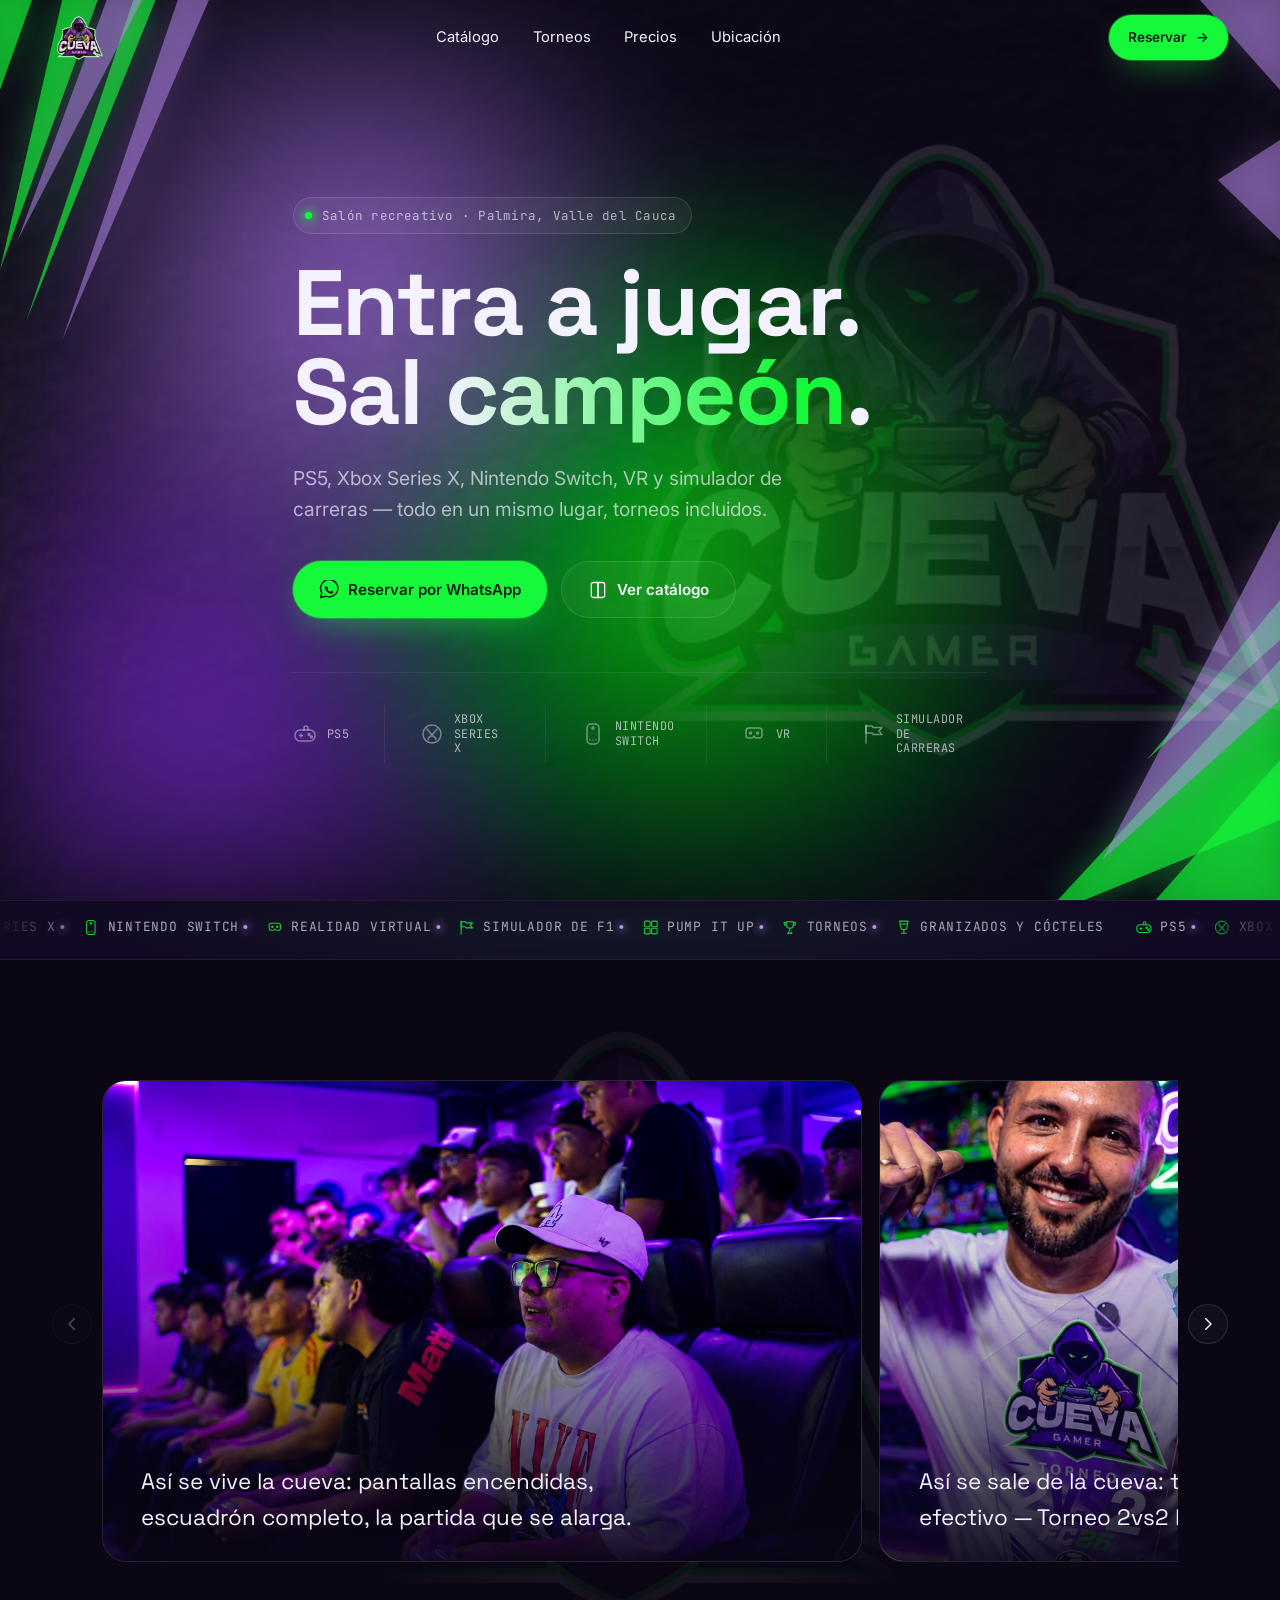
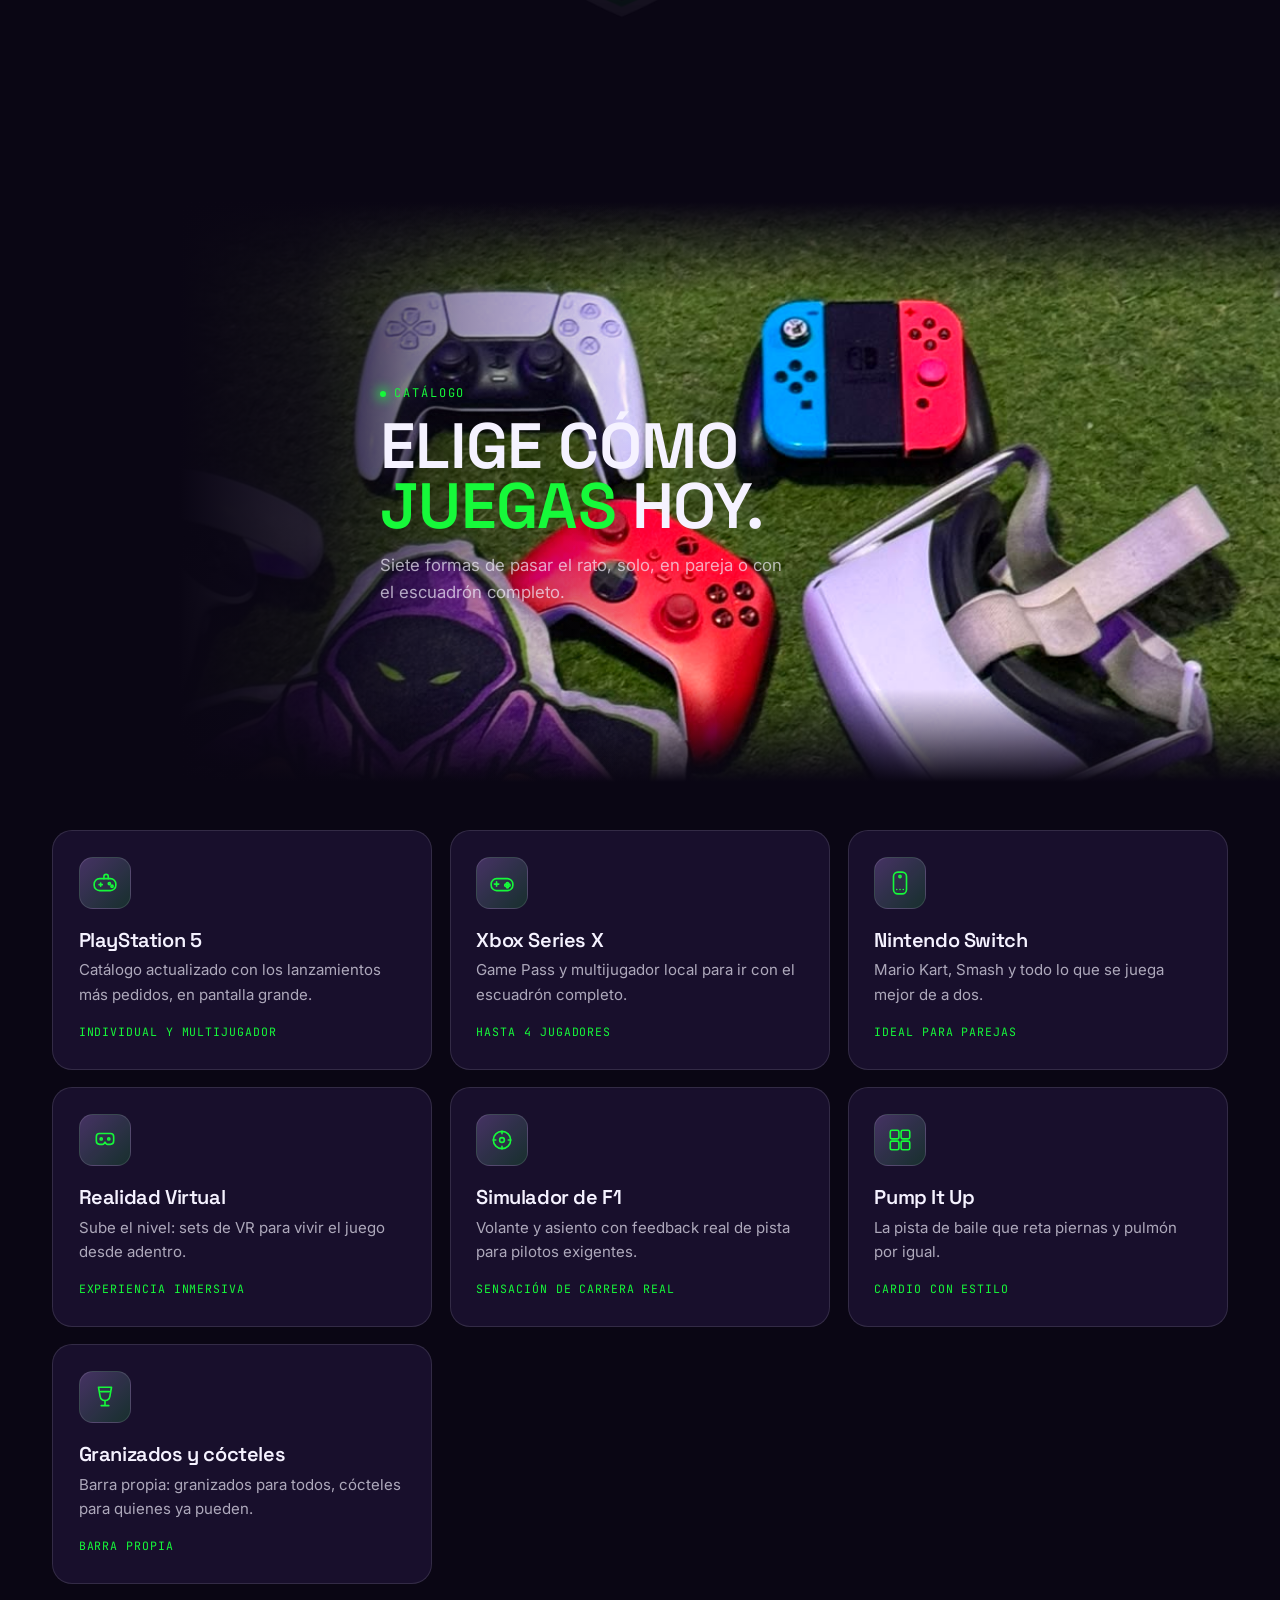
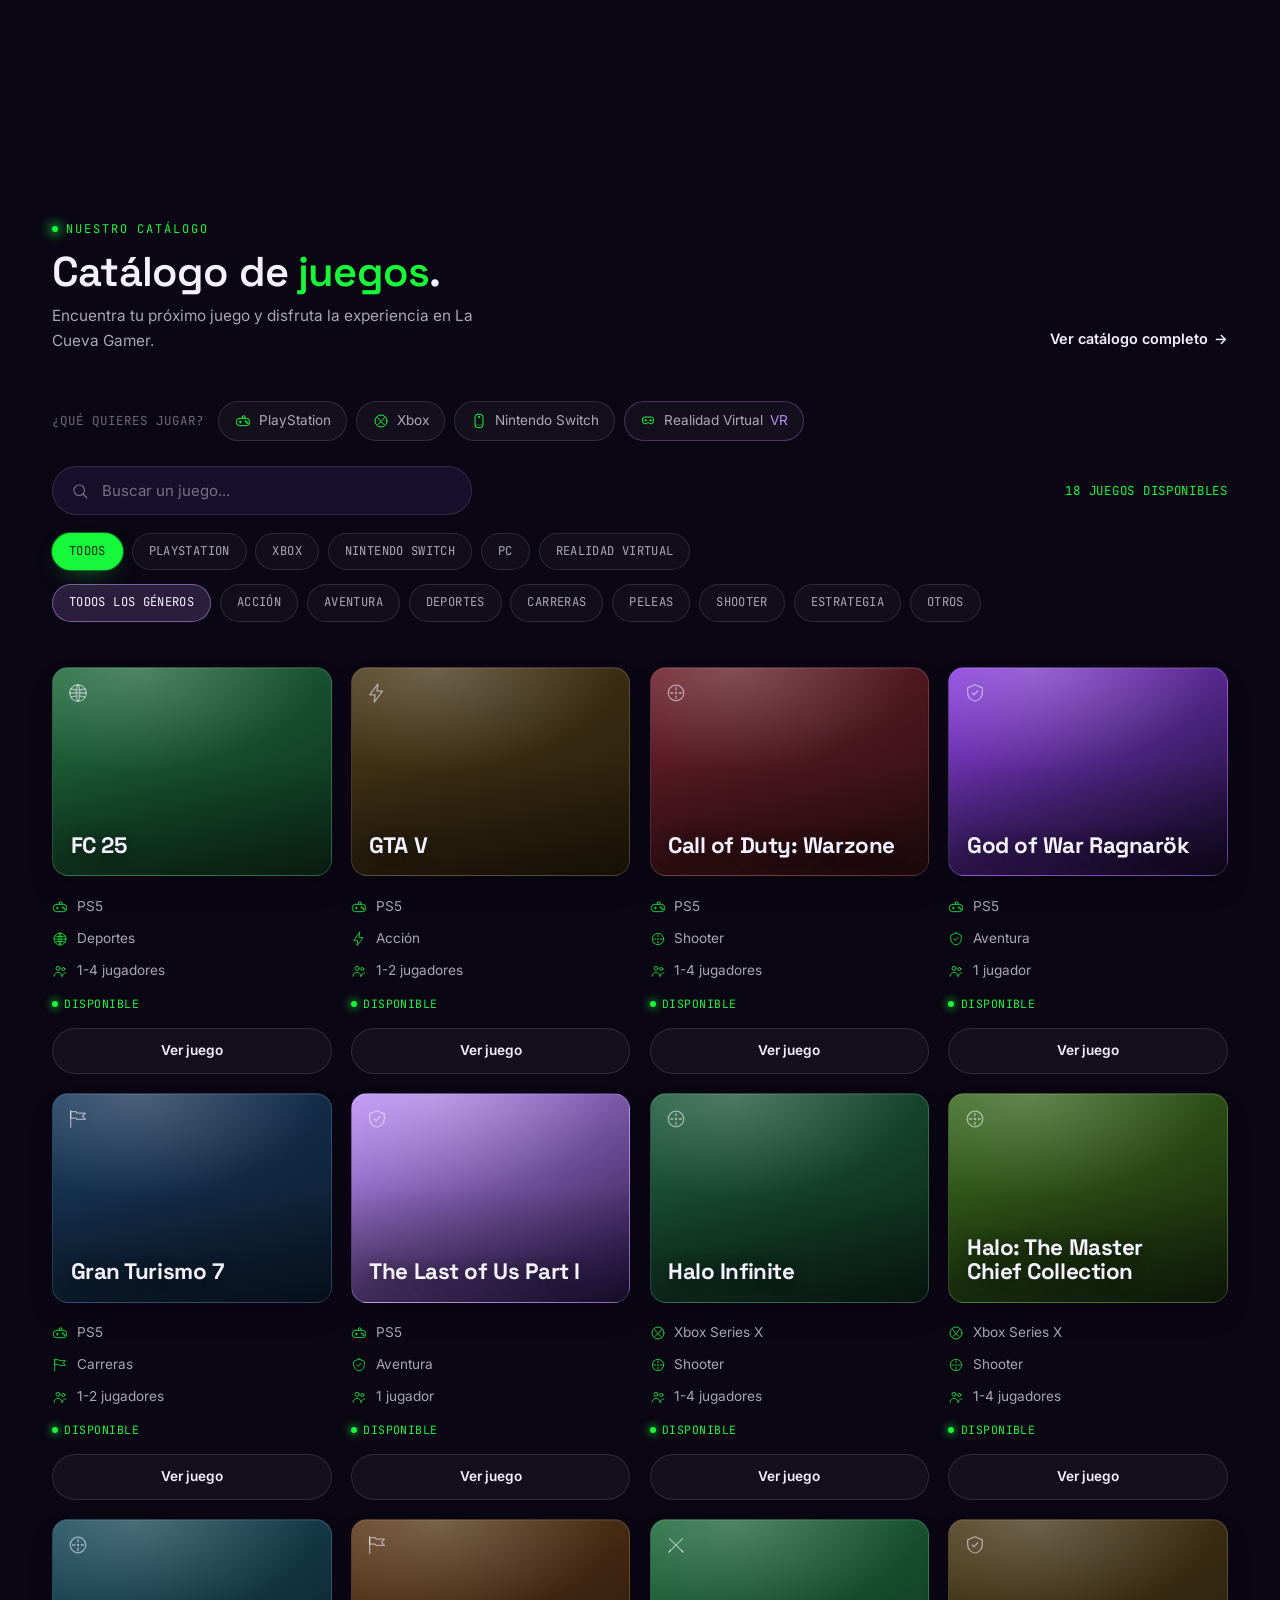
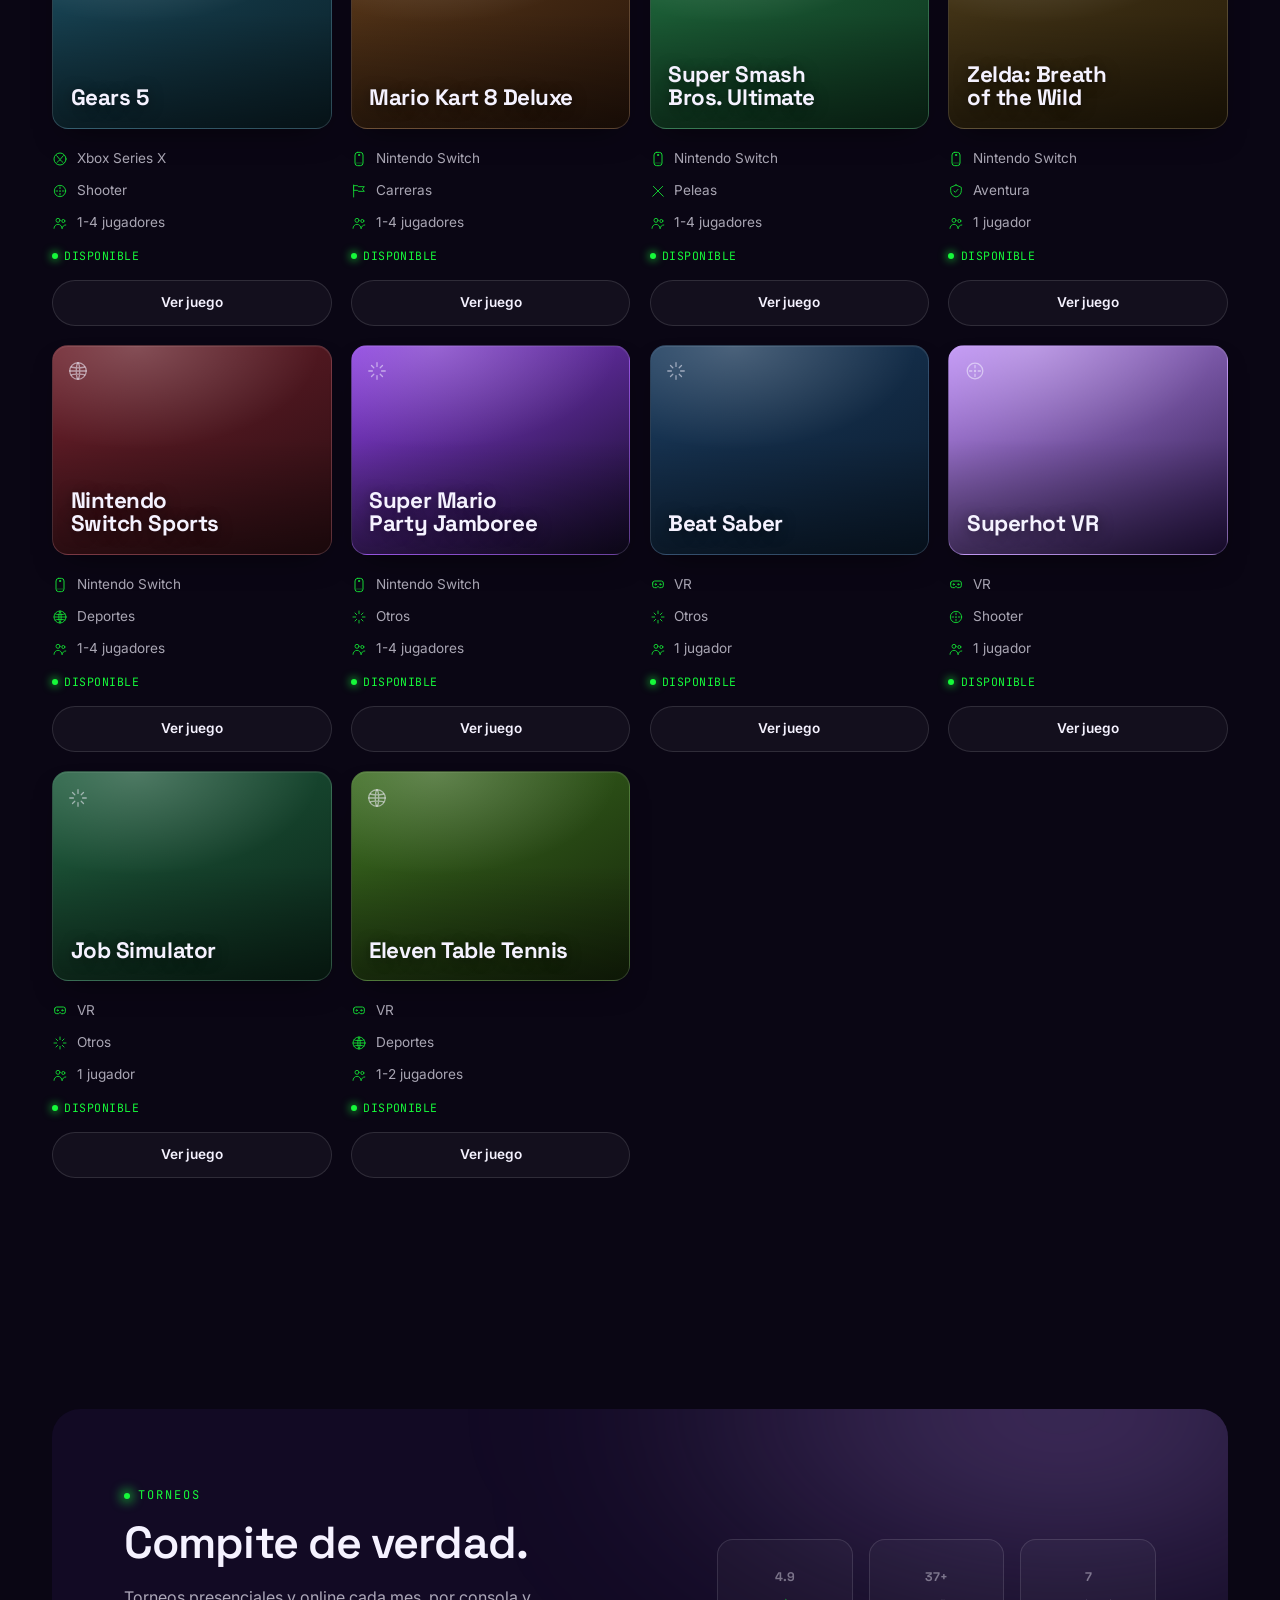
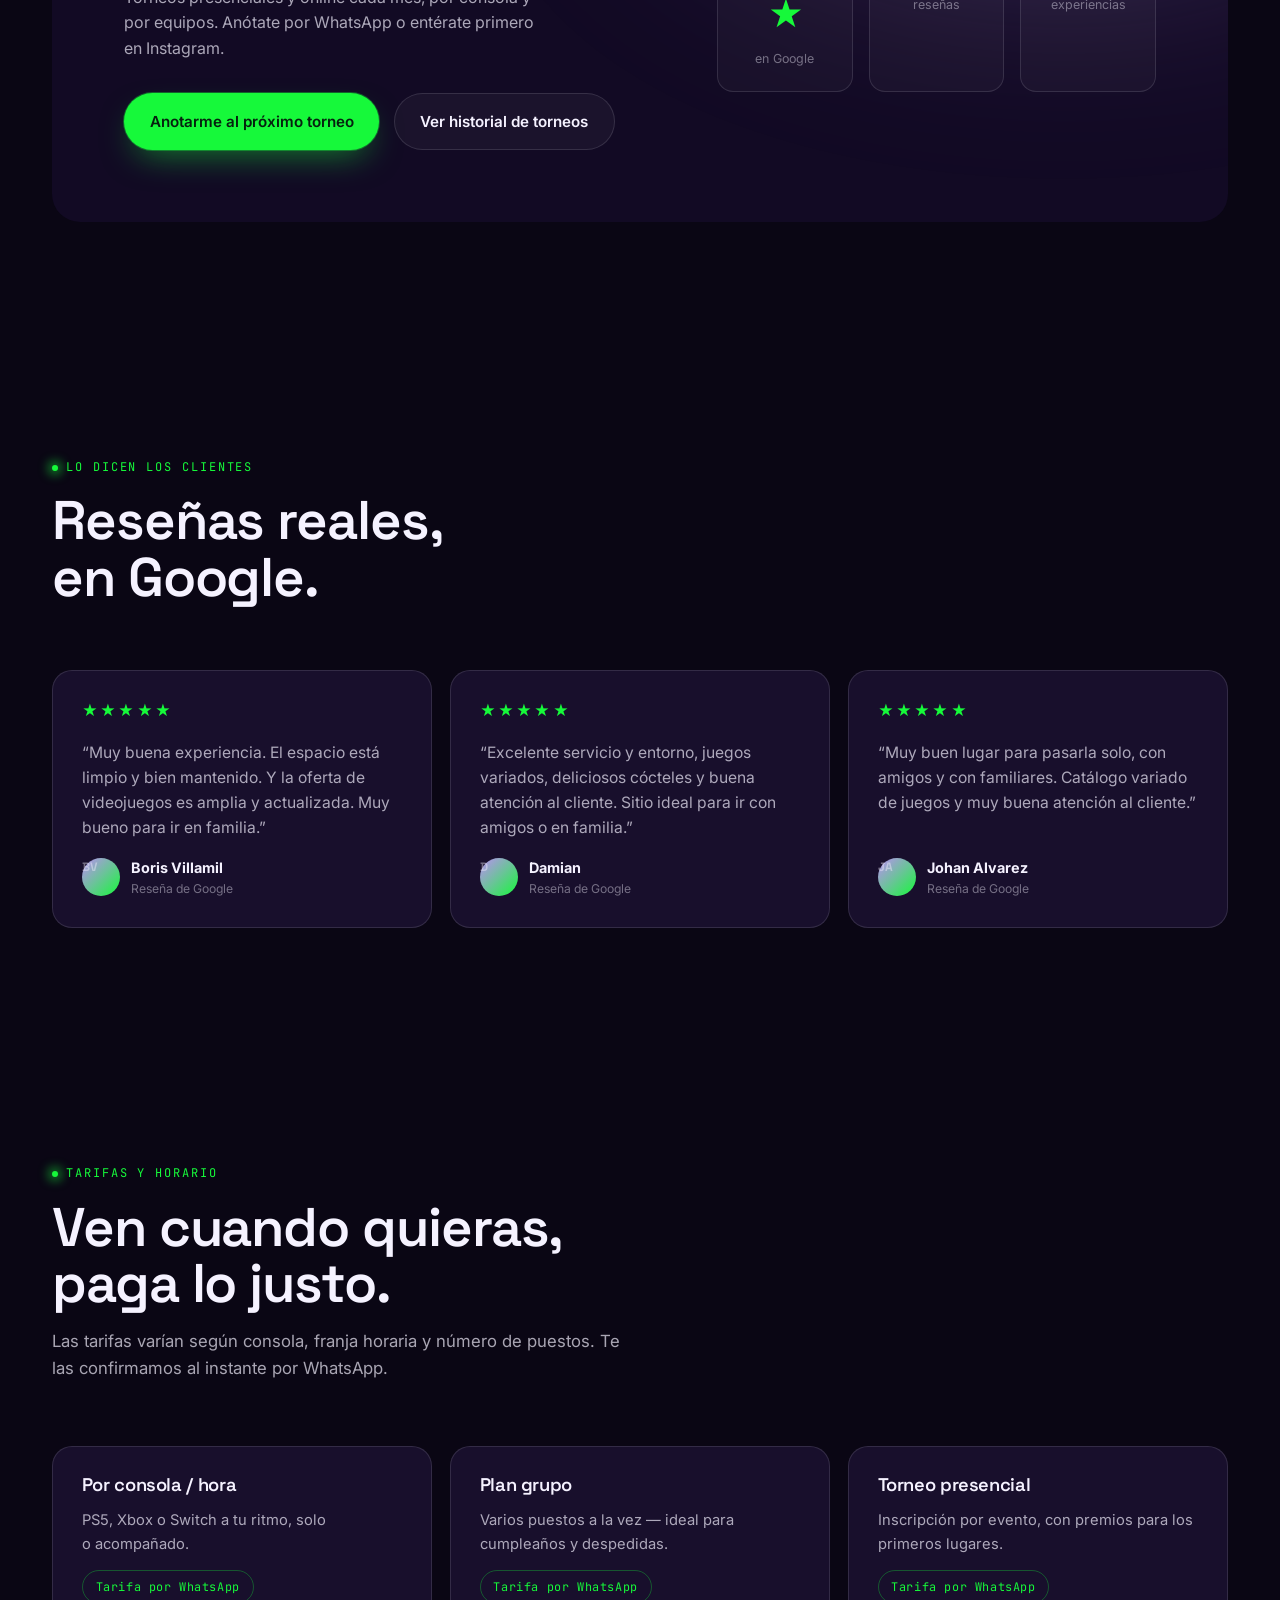
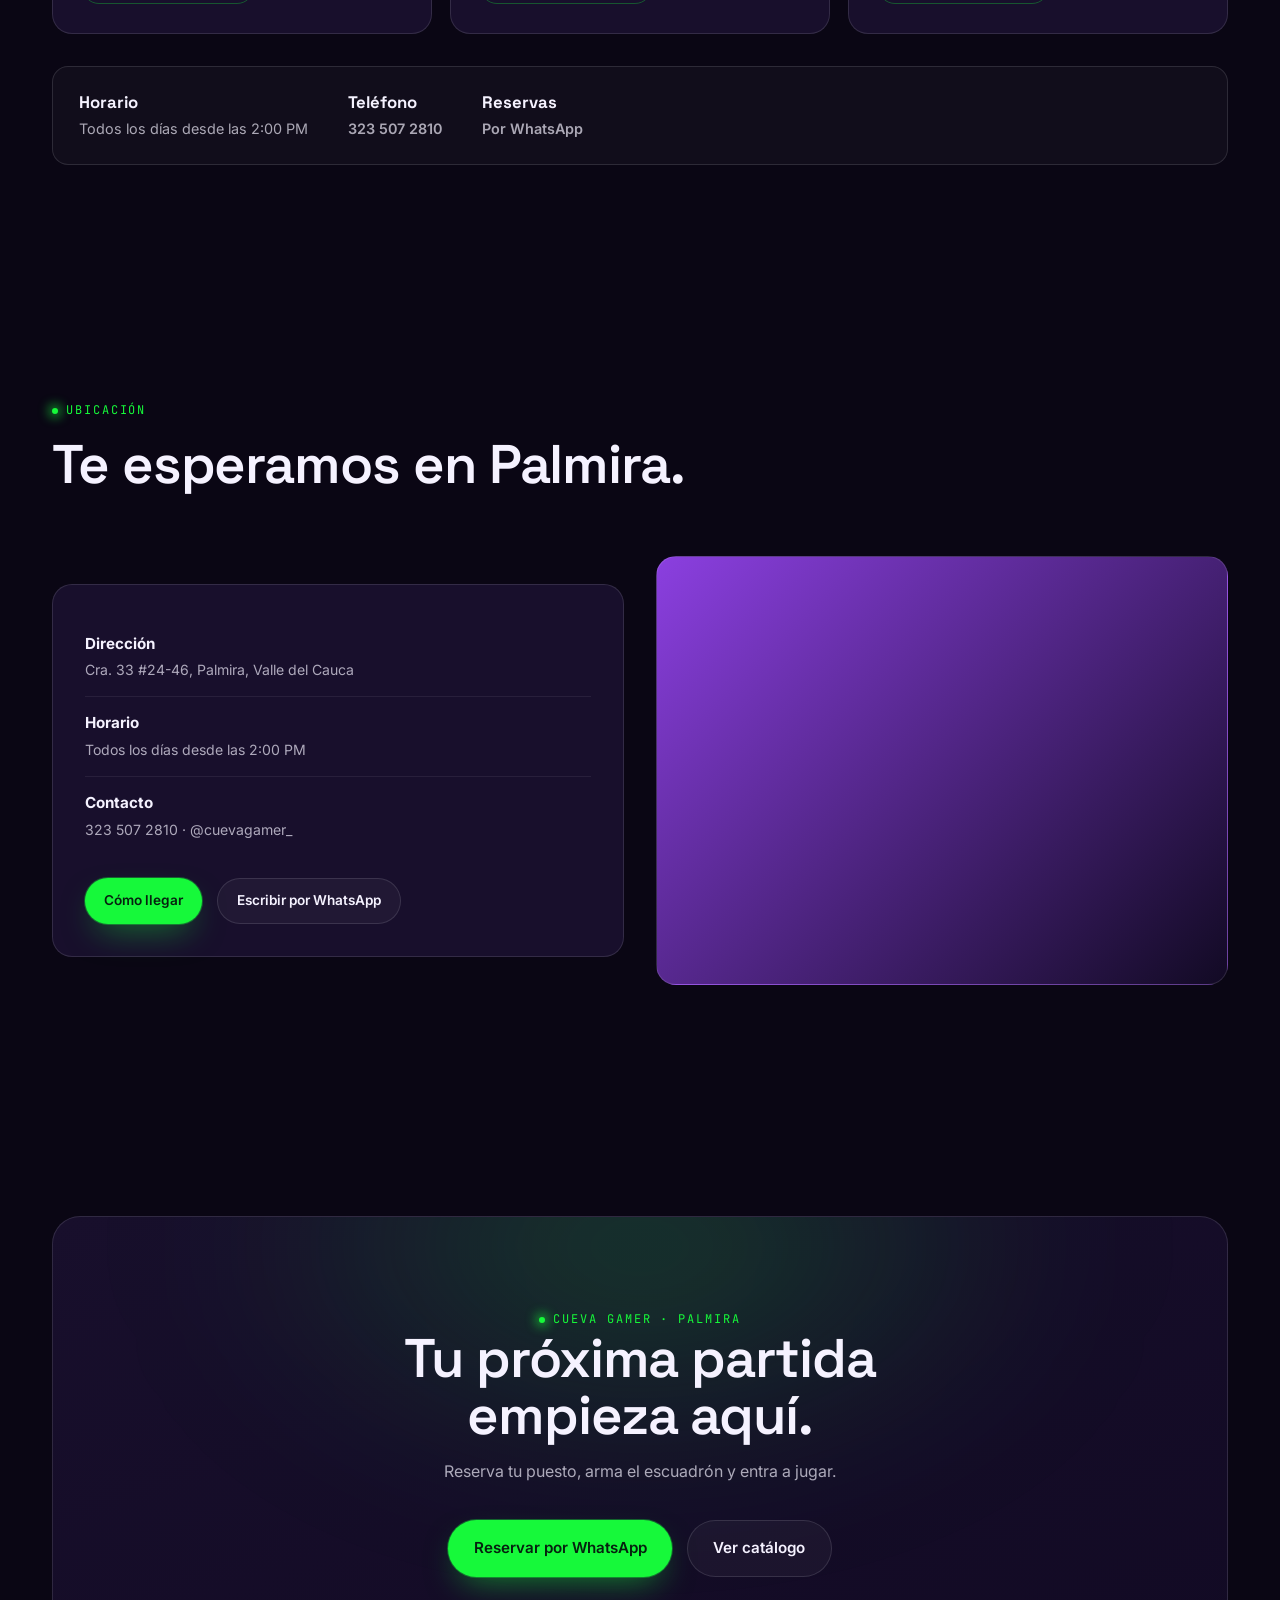
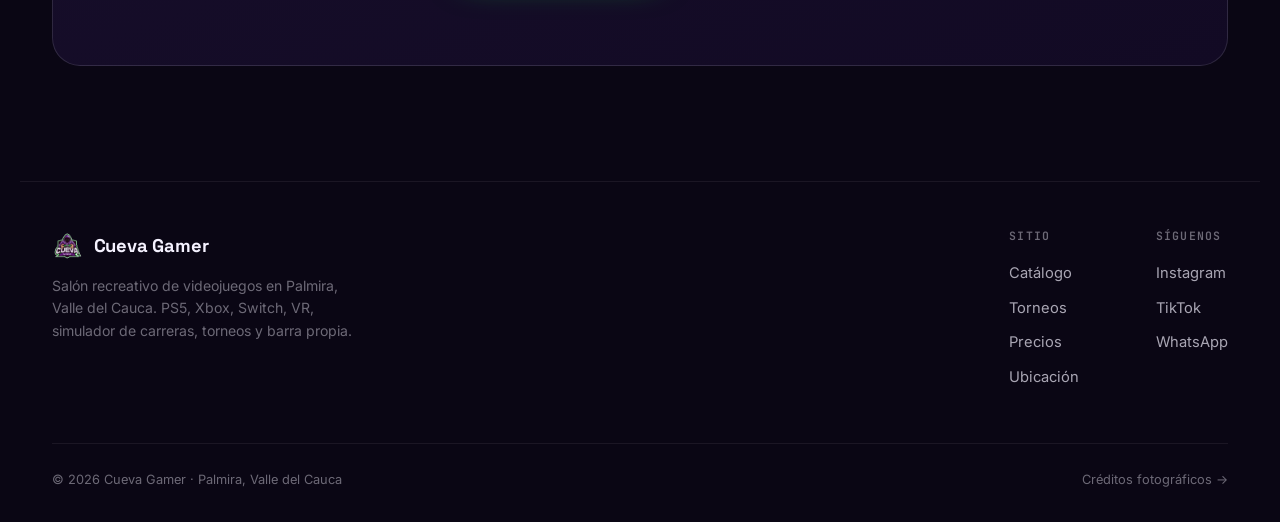
==== index.html @ 51ea3ffc "Initial commit: Cueva Gamer premium website Static HTML/CSS/JS site for the Cueva Gamer gaming loung" ====
<!doctype html>
<html lang="es">
<head>
  <meta charset="utf-8" />
  <meta name="viewport" content="width=device-width, initial-scale=1" />
  <title>Cueva Gamer · Salón recreativo de videojuegos en Palmira</title>
  <meta name="description" content="PS5, Xbox Series X, Nintendo Switch, VR y simulador de carreras en un mismo lugar. Torneos, granizados y cócteles en Palmira, Valle del Cauca." />
  <meta name="theme-color" content="#0a0614" />

  <link rel="icon" href="data:image/svg+xml,%3Csvg xmlns='http://www.w3.org/2000/svg' viewBox='0 0 64 64'%3E%3Crect width='64' height='64' rx='16' fill='%23180f2c'/%3E%3Ccircle cx='32' cy='32' r='13' fill='%2316f93a'/%3E%3C/svg%3E" />

  <link rel="preconnect" href="https://fonts.googleapis.com" />
  <link rel="preconnect" href="https://fonts.gstatic.com" crossorigin />
  <link rel="stylesheet" href="https://fonts.googleapis.com/css2?family=Space+Grotesk:wght@500;600;700&family=Inter:wght@400;500;600;700&family=JetBrains+Mono:wght@400;500&display=swap" />

  <link rel="preload" as="image" href="assets/img/venue-crowd.jpg" fetchpriority="high" />
  <link rel="preload" as="image" href="assets/img/logo.png" fetchpriority="high" />
  <link rel="stylesheet" href="styles.css?v=20260908" />
</head>
<body>
  <a class="skip-link" href="#main">Saltar al contenido</a>

  <div class="splash" data-splash aria-hidden="true">
    <span class="splash-mark"><span class="dot"></span>Cueva Gamer</span>
  </div>

  <header class="nav" data-nav>
    <div class="container nav-inner">
      <a class="nav-logo" href="#main">
        <img class="nav-logo-mark" src="assets/img/logo.png" alt="Cueva Gamer" width="56" height="56" fetchpriority="high" />
      </a>
      <nav class="nav-links" aria-label="Secciones">
        <a class="nav-link" href="#juegos">Catálogo</a>
        <a class="nav-link" href="torneos.html">Torneos</a>
        <a class="nav-link" href="#precios">Precios</a>
        <a class="nav-link" href="#ubicacion">Ubicación</a>
      </nav>
      <div class="nav-actions">
        <a class="btn btn-primary btn-sm" data-contact="whatsapp" href="#" target="_blank" rel="noopener">Reservar <span aria-hidden="true">→</span></a>
        <button class="nav-burger" data-nav-burger aria-label="Abrir menú" aria-haspopup="true" aria-expanded="false" aria-controls="nav-mobile">
          <span></span>
        </button>
      </div>
    </div>
  </header>

  <div class="nav-mobile" id="nav-mobile" data-nav-mobile data-open="false" aria-hidden="true">
    <a href="#juegos">Catálogo</a>
    <a href="torneos.html">Torneos</a>
    <a href="#precios">Precios</a>
    <a href="#ubicacion">Ubicación</a>
    <a href="#" data-contact="whatsapp" target="_blank" rel="noopener">Reservar por WhatsApp</a>
  </div>

  <main id="main">
    <section class="hero">
      <div class="hero-gradient" aria-hidden="true"></div>
      <div class="hero-streaks" aria-hidden="true">
        <svg viewBox="0 0 1440 900" preserveAspectRatio="none">
          <g class="streak streak-green">
            <polygon points="0,0 36,0 0,90" />
            <polygon points="70,0 110,0 0,270" />
            <polygon points="150,0 175,0 30,320" />
            <polygon points="1440,760 1440,900 1300,900" />
            <polygon points="1440,660 1440,820 1220,900 1190,900" />
            <polygon points="1440,600 1440,640 1290,760" />
          </g>
          <g class="streak streak-purple">
            <polygon points="120,0 160,0 20,240" />
            <polygon points="200,0 235,0 70,340" />
            <polygon points="1440,520 1440,700 1240,860" />
            <polygon points="1440,0 1440,90 1350,0" />
            <polygon points="1440,140 1440,240 1370,180" />
          </g>
        </svg>
      </div>
      <div class="hero-logo-ghost" aria-hidden="true">
        <img src="assets/img/logo.png" alt="" />
      </div>
      <div class="hero-grain" aria-hidden="true"></div>
      <div class="container hero-inner">
        <span class="hero-meta"><span class="dot"></span>Salón recreativo · Palmira, Valle del Cauca</span>
        <h1 class="hero-title">Entra a jugar.<br />Sal <em>campeón</em>.</h1>
        <p class="hero-sub">PS5, Xbox Series X, Nintendo Switch, VR y simulador de carreras — todo en un mismo lugar, torneos incluidos.</p>
        <div class="hero-actions">
          <a class="btn btn-primary" data-contact="whatsapp" href="#" target="_blank" rel="noopener">
            <svg viewBox="0 0 24 24" fill="none" stroke="currentColor" stroke-width="1.8" stroke-linecap="round" stroke-linejoin="round"><path d="M20.5 3.5a10.4 10.4 0 0 0-17.2 11.6L2 21l6.1-1.6A10.4 10.4 0 0 0 20.5 3.5Z"/><path d="M8.3 8.4c.2-.5.5-.5.8-.5h.6c.2 0 .4 0 .6.4.2.5.7 1.7.7 1.8.1.2.1.3 0 .5-.1.2-.2.3-.3.5-.2.2-.3.3-.1.6.7 1.1 1.5 1.9 2.6 2.4.2.1.4.1.5-.1.2-.2.6-.7.8-.9.2-.2.3-.2.5-.1.2.1 1.5.7 1.7.8.2.1.4.2.4.3.1.2.1.9-.2 1.4-.3.5-1.4 1.1-2 1.1-.5 0-1.2 0-3.5-1.2-2.3-1.3-3.7-3.7-3.8-3.9-.1-.2-.9-1.3-.9-2.4 0-1.2.6-1.8.8-2Z" fill="currentColor" stroke="none"/></svg>
            Reservar por WhatsApp
          </a>
          <a class="btn btn-ghost" href="#juegos">
            <svg viewBox="0 0 24 24" fill="none" stroke="currentColor" stroke-width="1.6" stroke-linecap="round" stroke-linejoin="round"><path d="M4 5.5A2.5 2.5 0 0 1 6.5 3H12v18H6.5A2.5 2.5 0 0 1 4 18.5v-13Z"/><path d="M20 5.5A2.5 2.5 0 0 0 17.5 3H12v18h5.5a2.5 2.5 0 0 0 2.5-2.5v-13Z"/></svg>
            Ver catálogo
          </a>
        </div>
        <div class="hero-platforms">
          <div class="hero-platform">
            <svg viewBox="0 0 24 24" fill="none" stroke="currentColor" stroke-width="1.5" stroke-linecap="round" stroke-linejoin="round"><rect x="2" y="8" width="20" height="11" rx="5"/><path d="M8 12v3M6.5 13.5h3"/><circle cx="16" cy="12.5" r="1"/><circle cx="18.5" cy="15" r="1"/><path d="M11 8V6a2 2 0 0 1 2-2h0a2 2 0 0 1 2 2v2"/></svg>
            <span>PS5</span>
          </div>
          <div class="hero-platform">
            <svg viewBox="0 0 24 24" fill="none" stroke="currentColor" stroke-width="1.5" stroke-linecap="round" stroke-linejoin="round"><circle cx="12" cy="12" r="9"/><path d="M7 7l5 6 5-6M8 17c1.2-2 2.4-3.2 4-3.2s2.8 1.2 4 3.2"/></svg>
            <span>Xbox Series X</span>
          </div>
          <div class="hero-platform">
            <svg viewBox="0 0 24 24" fill="none" stroke="currentColor" stroke-width="1.5" stroke-linecap="round" stroke-linejoin="round"><rect x="6" y="2" width="12" height="20" rx="4"/><circle cx="12" cy="6" r="1"/><path d="M9 18h.01M12 18h.01M15 18h.01"/></svg>
            <span>Nintendo Switch</span>
          </div>
          <div class="hero-platform">
            <svg viewBox="0 0 24 24" fill="none" stroke="currentColor" stroke-width="1.5" stroke-linecap="round" stroke-linejoin="round"><path d="M4 9a3 3 0 0 1 3-3h10a3 3 0 0 1 3 3v4a3 3 0 0 1-3 3h-2.5a2 2 0 0 1-1.6-.8L12 14l-.9 1.2a2 2 0 0 1-1.6.8H7a3 3 0 0 1-3-3V9Z"/><circle cx="8.5" cy="11" r="1"/><circle cx="15.5" cy="11" r="1"/></svg>
            <span>VR</span>
          </div>
          <div class="hero-platform">
            <svg viewBox="0 0 24 24" fill="none" stroke="currentColor" stroke-width="1.5" stroke-linecap="round" stroke-linejoin="round"><path d="M4 3v18"/><path d="M4 4h6l1 1.5H20L17 9l3 3.5H11L10 11H4Z"/></svg>
            <span>Simulador de carreras</span>
          </div>
        </div>
      </div>
    </section>

    <div class="marquee-wrap">
      <div class="marquee">
        <div class="marquee-track" data-marquee>
          <span class="marquee-item">
            <svg viewBox="0 0 24 24" fill="none" stroke="currentColor" stroke-width="1.5" stroke-linecap="round" stroke-linejoin="round"><rect x="2" y="8" width="20" height="11" rx="5"/><path d="M8 12v3M6.5 13.5h3"/><circle cx="16" cy="12.5" r="1"/><circle cx="18.5" cy="15" r="1"/><path d="M11 8V6a2 2 0 0 1 2-2h0a2 2 0 0 1 2 2v2"/></svg>
            <em>PS5</em>
          </span>
          <span class="marquee-item">
            <svg viewBox="0 0 24 24" fill="none" stroke="currentColor" stroke-width="1.5" stroke-linecap="round" stroke-linejoin="round"><circle cx="12" cy="12" r="9"/><path d="M7 7l5 6 5-6M8 17c1.2-2 2.4-3.2 4-3.2s2.8 1.2 4 3.2"/></svg>
            <em>Xbox Series X</em>
          </span>
          <span class="marquee-item">
            <svg viewBox="0 0 24 24" fill="none" stroke="currentColor" stroke-width="1.5" stroke-linecap="round" stroke-linejoin="round"><rect x="6" y="2" width="12" height="20" rx="4"/><circle cx="12" cy="6" r="1"/><path d="M9 18h.01M12 18h.01M15 18h.01"/></svg>
            <em>Nintendo Switch</em>
          </span>
          <span class="marquee-item">
            <svg viewBox="0 0 24 24" fill="none" stroke="currentColor" stroke-width="1.5" stroke-linecap="round" stroke-linejoin="round"><path d="M4 9a3 3 0 0 1 3-3h10a3 3 0 0 1 3 3v4a3 3 0 0 1-3 3h-2.5a2 2 0 0 1-1.6-.8L12 14l-.9 1.2a2 2 0 0 1-1.6.8H7a3 3 0 0 1-3-3V9Z"/><circle cx="8.5" cy="11" r="1"/><circle cx="15.5" cy="11" r="1"/></svg>
            <em>Realidad Virtual</em>
          </span>
          <span class="marquee-item">
            <svg viewBox="0 0 24 24" fill="none" stroke="currentColor" stroke-width="1.5" stroke-linecap="round" stroke-linejoin="round"><path d="M4 3v18"/><path d="M4 4h6l1 1.5H20L17 9l3 3.5H11L10 11H4Z"/></svg>
            <em>Simulador de F1</em>
          </span>
          <span class="marquee-item">
            <svg viewBox="0 0 24 24" fill="none" stroke="currentColor" stroke-width="1.5" stroke-linecap="round" stroke-linejoin="round"><rect x="3" y="3" width="8" height="8" rx="1.5"/><rect x="13" y="3" width="8" height="8" rx="1.5"/><rect x="3" y="13" width="8" height="8" rx="1.5"/><rect x="13" y="13" width="8" height="8" rx="1.5"/></svg>
            <em>Pump It Up</em>
          </span>
          <span class="marquee-item">
            <svg viewBox="0 0 24 24" fill="none" stroke="currentColor" stroke-width="1.5" stroke-linecap="round" stroke-linejoin="round"><path d="M7 4h10v4a5 5 0 0 1-5 5v0a5 5 0 0 1-5-5V4Z"/><path d="M7 5H4v1a3 3 0 0 0 3 3M17 5h3v1a3 3 0 0 1-3 3"/><path d="M12 13v3.5M9 20.5h6M10 20.5v-2.6M14 20.5v-2.6"/></svg>
            <em>Torneos</em>
          </span>
          <span class="marquee-item">
            <svg viewBox="0 0 24 24" fill="none" stroke="currentColor" stroke-width="1.5" stroke-linecap="round" stroke-linejoin="round"><path d="M6 3h12l-1.5 8.5a4.5 4.5 0 0 1-4.5 3.7v0a4.5 4.5 0 0 1-4.5-3.7L6 3Z"/><path d="M12 15.2V20M8.5 20h7"/><path d="M8 7h8"/></svg>
            <em>Granizados y cócteles</em>
          </span>
        </div>
      </div>
    </div>

    <section class="section container ambient-section">
      <div class="ambient-logo-ghost" aria-hidden="true">
        <img src="assets/img/logo.png" alt="" />
      </div>
      <div class="ambient-carousel games-carousel" data-reveal>
        <button class="carousel-arrow carousel-arrow--prev" data-carousel-prev aria-label="Imagen anterior">
          <svg viewBox="0 0 24 24" fill="none" stroke="currentColor" stroke-width="2" stroke-linecap="round" stroke-linejoin="round"><path d="M15 5l-7 7 7 7"/></svg>
        </button>
        <div class="ambient-track" data-carousel-track>
          <figure class="ambient-slide ambient-slide--captioned">
            <img src="assets/img/venue-crowd.jpg" alt="Grupo de clientes jugando torneo en Cueva Gamer, ambiente con luces neón moradas" loading="lazy" decoding="async" />
            <figcaption class="ambient-caption">Así se vive la cueva: pantallas encendidas, escuadrón completo, la partida que se alarga.</figcaption>
          </figure>
          <figure class="ambient-slide ambient-slide--captioned">
            <img src="assets/img/torneo-fc26-1.jpg" alt="Dupla campeona del torneo 2vs2 de FC26 en Cueva Gamer, primer puesto" loading="lazy" decoding="async" />
            <figcaption class="ambient-caption">Así se sale de la cueva: trofeo en mano y premio en efectivo — Torneo 2vs2 FC26.</figcaption>
          </figure>
          <figure class="ambient-slide ambient-slide--captioned">
            <img src="assets/img/torneo-fc26-2.jpg" alt="Segunda dupla campeona del torneo 2vs2 de FC26 en Cueva Gamer, primer puesto" loading="lazy" decoding="async" />
            <figcaption class="ambient-caption">Otra dupla campeona celebrando su Torneo 2vs2 FC26.</figcaption>
          </figure>
        </div>
        <button class="carousel-arrow carousel-arrow--next" data-carousel-next aria-label="Siguiente imagen">
          <svg viewBox="0 0 24 24" fill="none" stroke="currentColor" stroke-width="2" stroke-linecap="round" stroke-linejoin="round"><path d="M9 5l7 7-7 7"/></svg>
        </button>
      </div>
    </section>

    <section class="section" id="catalogo">
      <div class="consoles-banner" data-reveal>
        <img class="consoles-banner-img" src="assets/img/venue-consolas.jpg" alt="Controles y consolas disponibles en Cueva Gamer: PS5, Nintendo Switch, Xbox y realidad virtual" loading="lazy" decoding="async" />
        <div class="consoles-banner-fade" aria-hidden="true"></div>
        <div class="container">
          <div class="consoles-banner-content">
            <span class="eyebrow">Catálogo</span>
            <h2>Elige cómo <em>juegas</em> hoy.</h2>
            <p>Siete formas de pasar el rato, solo, en pareja o con el escuadrón completo.</p>
          </div>
        </div>
      </div>
      <div class="container">
      <div class="catalog-grid">
        <article class="card" data-reveal>
          <span class="card-icon" aria-hidden="true">
            <svg viewBox="0 0 24 24" fill="none" stroke="currentColor" stroke-width="1.5" stroke-linecap="round" stroke-linejoin="round"><rect x="2" y="8" width="20" height="11" rx="5"/><path d="M8 12v3M6.5 13.5h3"/><circle cx="16" cy="12.5" r="1"/><circle cx="18.5" cy="15" r="1"/><path d="M11 8V6a2 2 0 0 1 2-2h0a2 2 0 0 1 2 2v2"/></svg>
          </span>
          <h3>PlayStation 5</h3>
          <p>Catálogo actualizado con los lanzamientos más pedidos, en pantalla grande.</p>
          <span class="card-tag">Individual y multijugador</span>
        </article>

        <article class="card" data-reveal>
          <span class="card-icon" aria-hidden="true">
            <svg viewBox="0 0 24 24" fill="none" stroke="currentColor" stroke-width="1.5" stroke-linecap="round" stroke-linejoin="round"><rect x="2" y="8" width="20" height="11" rx="5"/><path d="M7 11v4M5 13h4"/><circle cx="17" cy="12.5" r="1"/><circle cx="17" cy="15.5" r="1"/><circle cx="15.5" cy="14" r="1"/><circle cx="18.5" cy="14" r="1"/></svg>
          </span>
          <h3>Xbox Series X</h3>
          <p>Game Pass y multijugador local para ir con el escuadrón completo.</p>
          <span class="card-tag">Hasta 4 jugadores</span>
        </article>

        <article class="card" data-reveal>
          <span class="card-icon" aria-hidden="true">
            <svg viewBox="0 0 24 24" fill="none" stroke="currentColor" stroke-width="1.5" stroke-linecap="round" stroke-linejoin="round"><rect x="6" y="2" width="12" height="20" rx="4"/><circle cx="12" cy="6" r="1"/><path d="M9 18h.01M12 18h.01M15 18h.01"/></svg>
          </span>
          <h3>Nintendo Switch</h3>
          <p>Mario Kart, Smash y todo lo que se juega mejor de a dos.</p>
          <span class="card-tag">Ideal para parejas</span>
        </article>

        <article class="card" data-reveal>
          <span class="card-icon" aria-hidden="true">
            <svg viewBox="0 0 24 24" fill="none" stroke="currentColor" stroke-width="1.5" stroke-linecap="round" stroke-linejoin="round"><path d="M4 9a3 3 0 0 1 3-3h10a3 3 0 0 1 3 3v4a3 3 0 0 1-3 3h-2.5a2 2 0 0 1-1.6-.8L12 14l-.9 1.2a2 2 0 0 1-1.6.8H7a3 3 0 0 1-3-3V9Z"/><circle cx="8.5" cy="11" r="1"/><circle cx="15.5" cy="11" r="1"/></svg>
          </span>
          <h3>Realidad Virtual</h3>
          <p>Sube el nivel: sets de VR para vivir el juego desde adentro.</p>
          <span class="card-tag">Experiencia inmersiva</span>
        </article>

        <article class="card" data-reveal>
          <span class="card-icon" aria-hidden="true">
            <svg viewBox="0 0 24 24" fill="none" stroke="currentColor" stroke-width="1.5" stroke-linecap="round" stroke-linejoin="round"><circle cx="12" cy="12" r="8"/><circle cx="12" cy="12" r="2.2"/><path d="M12 4v2.2M12 17.8V20M4 12h2.2M17.8 12H20"/></svg>
          </span>
          <h3>Simulador de F1</h3>
          <p>Volante y asiento con feedback real de pista para pilotos exigentes.</p>
          <span class="card-tag">Sensación de carrera real</span>
        </article>

        <article class="card" data-reveal>
          <span class="card-icon" aria-hidden="true">
            <svg viewBox="0 0 24 24" fill="none" stroke="currentColor" stroke-width="1.5" stroke-linecap="round" stroke-linejoin="round"><rect x="3" y="3" width="8" height="8" rx="1.5"/><rect x="13" y="3" width="8" height="8" rx="1.5"/><rect x="3" y="13" width="8" height="8" rx="1.5"/><rect x="13" y="13" width="8" height="8" rx="1.5"/></svg>
          </span>
          <h3>Pump It Up</h3>
          <p>La pista de baile que reta piernas y pulmón por igual.</p>
          <span class="card-tag">Cardio con estilo</span>
        </article>

        <article class="card" data-reveal>
          <span class="card-icon" aria-hidden="true">
            <svg viewBox="0 0 24 24" fill="none" stroke="currentColor" stroke-width="1.5" stroke-linecap="round" stroke-linejoin="round"><path d="M6 3h12l-1.5 8.5a4.5 4.5 0 0 1-4.5 3.7v0a4.5 4.5 0 0 1-4.5-3.7L6 3Z"/><path d="M12 15.2V20M8.5 20h7"/><path d="M8 7h8"/></svg>
          </span>
          <h3>Granizados y cócteles</h3>
          <p>Barra propia: granizados para todos, cócteles para quienes ya pueden.</p>
          <span class="card-tag">Barra propia</span>
        </article>
      </div>
      </div>
    </section>

    <section class="section container games-app" id="juegos" data-games-app>
      <div class="games-head" data-reveal>
        <div>
          <span class="eyebrow">Nuestro catálogo</span>
          <h2>Catálogo de <em>juegos</em>.</h2>
          <p>Encuentra tu próximo juego y disfruta la experiencia en La Cueva Gamer.</p>
        </div>
        <a class="text-link games-see-all" data-contact="whatsapp" href="#" target="_blank" rel="noopener">Ver catálogo completo <span aria-hidden="true">→</span></a>
      </div>

      <div class="games-quick" data-reveal>
        <span class="games-quick-label">¿Qué quieres jugar?</span>
        <div class="games-quick-list" data-games-quick>
          <button type="button" class="games-quick-btn" data-quick-platform="ps5">
            <svg viewBox="0 0 24 24" fill="none" stroke="currentColor" stroke-width="1.5" stroke-linecap="round" stroke-linejoin="round"><rect x="2" y="8" width="20" height="11" rx="5"/><path d="M8 12v3M6.5 13.5h3"/><circle cx="16" cy="12.5" r="1"/><circle cx="18.5" cy="15" r="1"/><path d="M11 8V6a2 2 0 0 1 2-2h0a2 2 0 0 1 2 2v2"/></svg>
            <span>PlayStation</span>
          </button>
          <button type="button" class="games-quick-btn" data-quick-platform="xbox">
            <svg viewBox="0 0 24 24" fill="none" stroke="currentColor" stroke-width="1.5" stroke-linecap="round" stroke-linejoin="round"><circle cx="12" cy="12" r="9"/><path d="M7 7l5 6 5-6M8 17c1.2-2 2.4-3.2 4-3.2s2.8 1.2 4 3.2"/></svg>
            <span>Xbox</span>
          </button>
          <button type="button" class="games-quick-btn" data-quick-platform="switch">
            <svg viewBox="0 0 24 24" fill="none" stroke="currentColor" stroke-width="1.5" stroke-linecap="round" stroke-linejoin="round"><rect x="6" y="2" width="12" height="20" rx="4"/><circle cx="12" cy="6" r="1"/><path d="M9 18h.01M12 18h.01M15 18h.01"/></svg>
            <span>Nintendo Switch</span>
          </button>
          <button type="button" class="games-quick-btn games-quick-btn--vr" data-quick-platform="vr">
            <svg viewBox="0 0 24 24" fill="none" stroke="currentColor" stroke-width="1.5" stroke-linecap="round" stroke-linejoin="round"><path d="M4 9a3 3 0 0 1 3-3h10a3 3 0 0 1 3 3v4a3 3 0 0 1-3 3h-2.5a2 2 0 0 1-1.6-.8L12 14l-.9 1.2a2 2 0 0 1-1.6.8H7a3 3 0 0 1-3-3V9Z"/><circle cx="8.5" cy="11" r="1"/><circle cx="15.5" cy="11" r="1"/></svg>
            <span>Realidad Virtual <em>VR</em></span>
          </button>
        </div>
      </div>

      <div class="games-toolbar" data-reveal>
        <label class="games-search">
          <svg viewBox="0 0 24 24" fill="none" stroke="currentColor" stroke-width="1.6" stroke-linecap="round" stroke-linejoin="round" aria-hidden="true"><circle cx="11" cy="11" r="7"/><path d="m21 21-4.3-4.3"/></svg>
          <input type="search" placeholder="Buscar un juego..." aria-label="Buscar un juego" data-games-search />
        </label>
        <span class="games-count" data-games-count>18 juegos disponibles</span>
      </div>

      <div class="games-filters" data-games-filters="platform" role="group" aria-label="Filtrar por plataforma">
        <button type="button" class="filter-pill is-active" data-filter-platform="todos" aria-pressed="true">Todos</button>
        <button type="button" class="filter-pill" data-filter-platform="ps5" aria-pressed="false">PlayStation</button>
        <button type="button" class="filter-pill" data-filter-platform="xbox" aria-pressed="false">Xbox</button>
        <button type="button" class="filter-pill" data-filter-platform="switch" aria-pressed="false">Nintendo Switch</button>
        <button type="button" class="filter-pill" data-filter-platform="pc" aria-pressed="false">PC</button>
        <button type="button" class="filter-pill" data-filter-platform="vr" aria-pressed="false">Realidad Virtual</button>
      </div>

      <div class="games-filters games-filters--secondary" data-games-filters="genre" role="group" aria-label="Filtrar por género">
        <button type="button" class="filter-pill is-active" data-filter-genre="todos" aria-pressed="true">Todos los géneros</button>
        <button type="button" class="filter-pill" data-filter-genre="accion" aria-pressed="false">Acción</button>
        <button type="button" class="filter-pill" data-filter-genre="aventura" aria-pressed="false">Aventura</button>
        <button type="button" class="filter-pill" data-filter-genre="deportes" aria-pressed="false">Deportes</button>
        <button type="button" class="filter-pill" data-filter-genre="carreras" aria-pressed="false">Carreras</button>
        <button type="button" class="filter-pill" data-filter-genre="peleas" aria-pressed="false">Peleas</button>
        <button type="button" class="filter-pill" data-filter-genre="shooter" aria-pressed="false">Shooter</button>
        <button type="button" class="filter-pill" data-filter-genre="estrategia" aria-pressed="false">Estrategia</button>
        <button type="button" class="filter-pill" data-filter-genre="otros" aria-pressed="false">Otros</button>
      </div>

      <div class="games-grid" data-games-grid></div>

      <div class="games-empty" data-games-empty hidden>
        <p class="games-empty-title">No encontramos ese juego</p>
        <p class="games-empty-sub">Prueba con otro nombre o categoría.</p>
      </div>
    </section>

    <section class="section container" id="torneos">
      <div class="torneos" data-reveal>
        <div class="torneos-grid">
          <div>
            <span class="eyebrow">Torneos</span>
            <h2>Compite de verdad.</h2>
            <p>Torneos presenciales y online cada mes, por consola y por equipos. Anótate por WhatsApp o entérate primero en Instagram.</p>
            <div class="torneos-actions">
              <a class="btn btn-primary" data-contact="whatsapp" href="#" target="_blank" rel="noopener">Anotarme al próximo torneo</a>
              <a class="btn btn-ghost" href="torneos.html">Ver historial de torneos</a>
            </div>
          </div>
          <div class="torneos-stats">
            <div class="torneos-stat">
              <strong><span data-count-to="4.9">4.9</span>★</strong>
              <span>en Google</span>
            </div>
            <div class="torneos-stat">
              <strong><span data-count-to="37" data-count-suffix="+">37+</span></strong>
              <span>reseñas</span>
            </div>
            <div class="torneos-stat">
              <strong><span data-count-to="7">7</span></strong>
              <span>experiencias</span>
            </div>
          </div>
        </div>
      </div>
    </section>

    <section class="section container">
      <div class="section-head" data-reveal>
        <span class="eyebrow">Lo dicen los clientes</span>
        <h2>Reseñas reales, en Google.</h2>
      </div>
      <div class="testimonials-grid">
        <article class="testimonial" data-reveal>
          <span class="testimonial-stars">★★★★★</span>
          <p>&ldquo;Muy buena experiencia. El espacio está limpio y bien mantenido. Y la oferta de videojuegos es amplia y actualizada. Muy bueno para ir en familia.&rdquo;</p>
          <div class="testimonial-author">
            <span class="testimonial-avatar">BV</span>
            <div>
              <strong>Boris Villamil</strong>
              <span>Reseña de Google</span>
            </div>
          </div>
        </article>
        <article class="testimonial" data-reveal>
          <span class="testimonial-stars">★★★★★</span>
          <p>&ldquo;Excelente servicio y entorno, juegos variados, deliciosos cócteles y buena atención al cliente. Sitio ideal para ir con amigos o en familia.&rdquo;</p>
          <div class="testimonial-author">
            <span class="testimonial-avatar">D</span>
            <div>
              <strong>Damian</strong>
              <span>Reseña de Google</span>
            </div>
          </div>
        </article>
        <article class="testimonial" data-reveal>
          <span class="testimonial-stars">★★★★★</span>
          <p>&ldquo;Muy buen lugar para pasarla solo, con amigos y con familiares. Catálogo variado de juegos y muy buena atención al cliente.&rdquo;</p>
          <div class="testimonial-author">
            <span class="testimonial-avatar">JA</span>
            <div>
              <strong>Johan Alvarez</strong>
              <span>Reseña de Google</span>
            </div>
          </div>
        </article>
      </div>
    </section>

    <section class="section container" id="precios">
      <div class="section-head" data-reveal>
        <span class="eyebrow">Tarifas y horario</span>
        <h2>Ven cuando quieras, paga lo justo.</h2>
        <p>Las tarifas varían según consola, franja horaria y número de puestos. Te las confirmamos al instante por WhatsApp.</p>
      </div>
      <div class="pricing-grid">
        <div class="price-card" data-reveal>
          <h3>Por consola / hora</h3>
          <p>PS5, Xbox o Switch a tu ritmo, solo o acompañado.</p>
          <span class="price-tag">Tarifa por WhatsApp</span>
        </div>
        <div class="price-card" data-reveal>
          <h3>Plan grupo</h3>
          <p>Varios puestos a la vez — ideal para cumpleaños y despedidas.</p>
          <span class="price-tag">Tarifa por WhatsApp</span>
        </div>
        <div class="price-card" data-reveal>
          <h3>Torneo presencial</h3>
          <p>Inscripción por evento, con premios para los primeros lugares.</p>
          <span class="price-tag">Tarifa por WhatsApp</span>
        </div>
      </div>
      <div class="hours-band" data-reveal>
        <div>
          <strong>Horario</strong><br />
          <span>Todos los días desde las 2:00 PM</span>
        </div>
        <div>
          <strong>Teléfono</strong><br />
          <span><a class="text-link" data-contact="phoneHref" href="#">323 507 2810</a></span>
        </div>
        <div>
          <strong>Reservas</strong><br />
          <span><a class="text-link" data-contact="whatsapp" href="#" target="_blank" rel="noopener">Por WhatsApp</a></span>
        </div>
      </div>
    </section>

    <section class="section container" id="ubicacion">
      <div class="section-head" data-reveal>
        <span class="eyebrow">Ubicación</span>
        <h2>Te esperamos en Palmira.</h2>
      </div>
      <div class="ubicacion-grid">
        <div class="ubicacion-card" data-reveal>
          <div class="ubicacion-row">
            <div>
              <strong>Dirección</strong>
              <span>Cra. 33 #24-46, Palmira, Valle del Cauca</span>
            </div>
          </div>
          <div class="ubicacion-row">
            <div>
              <strong>Horario</strong>
              <span>Todos los días desde las 2:00 PM</span>
            </div>
          </div>
          <div class="ubicacion-row">
            <div>
              <strong>Contacto</strong>
              <span>323 507 2810 · @cuevagamer_</span>
            </div>
          </div>
          <div class="torneos-actions" style="margin-top:1.4rem;">
            <a class="btn btn-primary btn-sm" data-contact="mapsUrl" href="#" target="_blank" rel="noopener">Cómo llegar</a>
            <a class="btn btn-ghost btn-sm" data-contact="whatsapp" href="#" target="_blank" rel="noopener">Escribir por WhatsApp</a>
          </div>
        </div>
        <div class="ubicacion-map" data-reveal>
          <iframe
            title="Mapa de ubicación de Cueva Gamer en Palmira"
            src="https://www.google.com/maps?q=Cra.+33+%2324-46,+Palmira,+Valle+del+Cauca&output=embed"
            style="position:absolute; inset:0; width:100%; height:100%; border:0;"
            loading="lazy"
            referrerpolicy="no-referrer-when-downgrade">
          </iframe>
        </div>
      </div>
    </section>

    <section class="section container">
      <div class="final-cta" data-reveal>
        <span class="eyebrow">Cueva Gamer · Palmira</span>
        <h2>Tu próxima partida empieza aquí.</h2>
        <p>Reserva tu puesto, arma el escuadrón y entra a jugar.</p>
        <div class="hero-actions">
          <a class="btn btn-primary" data-contact="whatsapp" href="#" target="_blank" rel="noopener">Reservar por WhatsApp</a>
          <a class="btn btn-ghost" href="#juegos">Ver catálogo</a>
        </div>
      </div>
    </section>
  </main>

  <footer class="footer container">
    <div class="footer-top">
      <div class="footer-brand">
        <span class="nav-logo"><img class="nav-logo-mark" src="assets/img/logo.png" alt="" width="32" height="32" loading="lazy" />Cueva Gamer</span>
        <p>Salón recreativo de videojuegos en Palmira, Valle del Cauca. PS5, Xbox, Switch, VR, simulador de carreras, torneos y barra propia.</p>
      </div>
      <div class="footer-links">
        <div class="footer-col">
          <h4>Sitio</h4>
          <a href="#juegos">Catálogo</a>
          <a href="torneos.html">Torneos</a>
          <a href="#precios">Precios</a>
          <a href="#ubicacion">Ubicación</a>
        </div>
        <div class="footer-col">
          <h4>Síguenos</h4>
          <a data-contact="instagram" href="#" target="_blank" rel="noopener">Instagram</a>
          <a data-contact="tiktok" href="#" target="_blank" rel="noopener">TikTok</a>
          <a data-contact="whatsapp" href="#" target="_blank" rel="noopener">WhatsApp</a>
        </div>
      </div>
    </div>
    <div class="footer-bottom">
      <span>&copy; 2026 Cueva Gamer · Palmira, Valle del Cauca</span>
      <a href="creditos.html">Créditos fotográficos →</a>
    </div>
  </footer>

  <div class="game-modal" data-game-modal hidden>
    <div class="game-modal-backdrop" data-modal-close></div>
    <div class="game-modal-panel" role="dialog" aria-modal="true" aria-labelledby="game-modal-title">
      <button type="button" class="game-modal-close" data-modal-close data-modal-close-btn aria-label="Cerrar">
        <svg viewBox="0 0 24 24" fill="none" stroke="currentColor" stroke-width="2" stroke-linecap="round" stroke-linejoin="round"><path d="M6 6l12 12M18 6 6 18"/></svg>
      </button>
      <div class="game-modal-poster" data-modal-poster></div>
      <div class="game-modal-body">
        <span class="eyebrow" data-modal-genre>Género</span>
        <h2 id="game-modal-title" data-modal-name>Nombre del juego</h2>
        <p class="game-modal-description" data-modal-description></p>
        <div class="game-modal-meta">
          <div class="game-meta-row" data-modal-platform></div>
          <div class="game-meta-row" data-modal-players></div>
          <div class="game-availability" data-modal-availability></div>
        </div>
        <div class="game-modal-actions">
          <a class="btn btn-primary" data-modal-whatsapp target="_blank" rel="noopener">Consultar disponibilidad</a>
          <a class="btn btn-ghost" data-modal-url target="_blank" rel="noopener">Ver ficha oficial</a>
        </div>
      </div>
    </div>
  </div>

  <script defer src="lib/gsap.min.js"></script>
  <script defer src="lib/ScrollTrigger.min.js"></script>
  <script defer src="lib/manifest.js"></script>
  <script defer src="lib/games-data.js"></script>
  <script defer src="lib/games-catalog.js"></script>
  <script defer src="main.js?v=20260908"></script>
</body>
</html>
---- styles.css ----
/* =============================================================
   1. Tokens
   ============================================================= */
:root {
  --bg:          #0a0614;
  --bg-2:        #120a24;
  --surface:     #180f2c;
  --surface-2:   #1f1338;
  --ink:         #f5f2ff;
  --ink-mute:    rgba(245, 242, 255, 0.68);
  --ink-dim:     rgba(245, 242, 255, 0.42);
  --accent:      #16f93a;
  --accent-ink:  #06210f;
  --purple:      #8b3fe0;
  --purple-2:    #a575d6;
  --purple-glow: #bd8ef5;
  --line:        rgba(245, 242, 255, 0.12);
  --line-soft:   rgba(245, 242, 255, 0.07);

  --gradient-1: #bd8ef5;
  --gradient-2: #16f93a;
  --gradient-3: #7a3ac2;

  --display: "Space Grotesk", "Segoe UI", -apple-system, BlinkMacSystemFont, sans-serif;
  --sans: "Inter", "Segoe UI", -apple-system, BlinkMacSystemFont, sans-serif;
  --mono: "JetBrains Mono", "Consolas", monospace;

  --ease-out:    cubic-bezier(0.16, 1, 0.3, 1);
  --ease-in:     cubic-bezier(0.7, 0, 0.84, 0);
  --ease-soft:   cubic-bezier(0.25, 0.46, 0.45, 0.94);
  --ease-bounce: cubic-bezier(0.34, 1.56, 0.64, 1);

  --container: 1240px;
  --nav-h: 76px;
}

@property --mesh-angle { syntax: "<angle>"; inherits: false; initial-value: 0deg; }

/* =============================================================
   2. Reset & base
   ============================================================= */
*, *::before, *::after { box-sizing: border-box; margin: 0; }
html {
  -webkit-text-size-adjust: 100%;
  tab-size: 2;
  scroll-behavior: smooth;
}
@media (prefers-reduced-motion: reduce) { html { scroll-behavior: auto; } }

body {
  background: var(--bg);
  color: var(--ink);
  font-family: var(--sans);
  font-size: 16px;
  line-height: 1.6;
  -webkit-font-smoothing: antialiased;
  -moz-osx-font-smoothing: grayscale;
  text-rendering: optimizeLegibility;
  overflow-x: clip;
  overscroll-behavior-y: none;
  position: relative;
}
body::before {
  content: "";
  position: fixed;
  inset: 0;
  z-index: -1;
  background:
    linear-gradient(180deg, rgba(10,6,20,0.93) 0%, rgba(10,6,20,0.8) 45%, rgba(10,6,20,0.95) 100%),
    url("assets/img/turf-bg.jpg") center/cover no-repeat;
  pointer-events: none;
}

img, svg, video { display: block; max-width: 100%; }
img { height: auto; }
button { font: inherit; color: inherit; cursor: pointer; border: 0; background: none; }
a { color: inherit; text-decoration: none; }
ul { list-style: none; padding: 0; }
p { text-wrap: pretty; }
h1, h2, h3, h4 {
  font-family: var(--display);
  text-wrap: balance;
  line-height: 1.04;
  letter-spacing: -0.02em;
  font-weight: 600;
}
::selection { background: var(--accent); color: var(--accent-ink); }

:focus-visible {
  outline: 2px solid var(--accent);
  outline-offset: 3px;
  border-radius: 4px;
}

/* =============================================================
   3. Utilities
   ============================================================= */
.container { max-width: var(--container); margin-inline: auto; padding-inline: 1.25rem; }
@media (min-width: 720px) { .container { padding-inline: 2rem; } }

.skip-link {
  position: fixed; top: -100px; left: 1rem; z-index: 9999;
  padding: 0.7rem 1.1rem; background: var(--accent); color: var(--accent-ink);
  border-radius: 8px; font-weight: 700;
  transition: top 0.3s var(--ease-out);
}
.skip-link:focus { top: 1rem; }

.sr-only {
  position: absolute; width: 1px; height: 1px; padding: 0; margin: -1px;
  overflow: hidden; clip: rect(0,0,0,0); white-space: nowrap; border: 0;
}

.eyebrow {
  display: inline-flex; align-items: center; gap: 0.5rem;
  font-family: var(--mono); font-size: 0.75rem; letter-spacing: 0.16em;
  text-transform: uppercase; color: var(--accent);
}
.eyebrow::before {
  content: ""; width: 6px; height: 6px; border-radius: 50%;
  background: var(--accent); box-shadow: 0 0 12px 2px var(--accent);
}

.section { padding-block: clamp(4rem, 9vw, 7.5rem); position: relative; }
.section-head { max-width: 640px; margin-bottom: clamp(2.5rem, 5vw, 4rem); }
.section-head h2 { font-size: clamp(2rem, 4.6vw, 3.4rem); margin-top: 0.9rem; }
.section-head p { color: var(--ink-mute); font-size: 1.05rem; margin-top: 1rem; max-width: 52ch; }

/* =============================================================
   4. Buttons & links
   ============================================================= */
.btn {
  display: inline-flex; align-items: center; justify-content: center; gap: 0.6rem;
  padding: 0.95rem 1.6rem; border-radius: 100px;
  font-weight: 600; font-size: 0.95rem;
  transition: transform 0.45s var(--ease-soft), box-shadow 0.45s var(--ease-soft), background 0.3s var(--ease-out);
  white-space: nowrap;
}
.btn-primary {
  background: var(--accent); color: var(--accent-ink);
  box-shadow: 0 0 0 1px rgba(22,249,58,0.35), 0 14px 34px -12px rgba(22,249,58,0.55);
}
.btn-primary:hover { transform: translateY(-3px); box-shadow: 0 0 0 1px rgba(22,249,58,0.5), 0 22px 44px -12px rgba(22,249,58,0.7); }
.btn-primary:active { transform: translateY(-1px); transition-duration: 0.12s; }

.btn-ghost {
  background: rgba(245,242,255,0.04); color: var(--ink);
  border: 1px solid var(--line);
}
.btn-ghost:hover { transform: translateY(-3px); background: rgba(245,242,255,0.08); border-color: rgba(245,242,255,0.28); }

.btn-sm { padding: 0.7rem 1.2rem; font-size: 0.85rem; }

.text-link {
  position: relative; padding-bottom: 0.2rem; font-weight: 600;
}
.text-link::after {
  content: ""; position: absolute; left: 0; right: 0; bottom: -1px;
  height: 1px; background: currentColor;
  transform: scaleX(0); transform-origin: right;
  transition: transform 0.45s var(--ease-out);
}
.text-link:hover::after { transform: scaleX(1); transform-origin: left; }

/* =============================================================
   5. Nav
   ============================================================= */
.nav {
  position: fixed; top: 0; inset-inline: 0; z-index: 100;
  height: var(--nav-h);
  display: flex; align-items: center;
  transition: background-color 0.4s var(--ease-out), backdrop-filter 0.4s var(--ease-out), border-color 0.4s var(--ease-out);
  border-bottom: 1px solid transparent;
}
.nav.is-scrolled {
  background: rgba(10, 6, 20, 0.82);
  backdrop-filter: blur(14px) saturate(140%);
  -webkit-backdrop-filter: blur(14px) saturate(140%);
  border-bottom-color: var(--line);
}
.nav-inner { display: flex; align-items: center; justify-content: space-between; width: 100%; }
.nav-logo { display: flex; align-items: center; gap: 0.6rem; font-family: var(--display); font-weight: 700; font-size: 1.15rem; letter-spacing: -0.01em; }
.nav-logo .dot { width: 9px; height: 9px; border-radius: 50%; background: var(--accent); box-shadow: 0 0 14px 3px rgba(22,249,58,0.7); }
.nav-logo-mark { object-fit: contain; display: block; }
.nav .nav-logo-mark { width: clamp(40px, 5vw, 56px); height: clamp(40px, 5vw, 56px); }
.nav-links { display: none; align-items: center; gap: 2.1rem; font-size: 0.92rem; }
@media (min-width: 960px) { .nav-links { display: flex; } }
.nav-link { position: relative; padding-block: 0.3rem; }
.nav-link::after {
  content: ""; position: absolute; left: 0; right: 0; bottom: 0;
  height: 1px; background: var(--accent);
  transform: scaleX(0); transform-origin: right;
  transition: transform 0.4s var(--ease-out);
}
.nav-link:hover::after { transform: scaleX(1); transform-origin: left; }
.nav-actions { display: flex; align-items: center; gap: 0.9rem; }
.nav-actions .btn-primary { display: none; }
@media (min-width: 560px) { .nav-actions .btn-primary { display: inline-flex; } }
.nav-actions .btn-primary span { transition: transform 0.3s var(--ease-out); display: inline-block; }
.nav-actions .btn-primary:hover span { transform: translateX(3px); }

.nav-burger {
  position: relative; z-index: 96;
  display: grid; place-items: center; width: 44px; height: 44px;
  border-radius: 50%; border: 1px solid var(--line);
}
@media (min-width: 960px) { .nav-burger { display: none; } }
.nav-burger span { position: relative; width: 18px; height: 1.5px; background: var(--ink); display: block; transition: background 0.2s var(--ease-out); }
.nav-burger span::before, .nav-burger span::after {
  content: ""; position: absolute; left: 0; width: 18px; height: 1.5px; background: var(--ink);
  transition: transform 0.3s var(--ease-out), top 0.3s var(--ease-out);
}
.nav-burger span::before { top: -6px; }
.nav-burger span::after { top: 6px; }
.nav-burger[aria-expanded="true"] span { background: transparent; }
.nav-burger[aria-expanded="true"] span::before { top: 0; transform: rotate(45deg); }
.nav-burger[aria-expanded="true"] span::after { top: 0; transform: rotate(-45deg); }

.nav-mobile {
  position: fixed; inset: 0; z-index: 95;
  background: var(--bg-2); color: var(--ink);
  display: flex; flex-direction: column; align-items: center; justify-content: center; gap: 2rem;
  clip-path: inset(0 0 100% 0);
  transition: clip-path 0.6s var(--ease-soft);
}
.nav-mobile[data-open="true"] { clip-path: inset(0); }
.nav-mobile a { font-family: var(--display); font-size: 1.6rem; font-weight: 600; }

/* =============================================================
   6. Hero
   ============================================================= */
.hero {
  position: relative;
  min-height: 100svh;
  display: flex; align-items: center;
  padding-top: calc(var(--nav-h) + 2rem);
  padding-bottom: 3rem;
  isolation: isolate;
  overflow: clip;
}
.hero--compact { min-height: 62svh; padding-bottom: 2.5rem; }
.hero-gradient {
  position: absolute; inset: 0; z-index: -2;
  background:
    radial-gradient(circle 620px at var(--mx, 28%) var(--my, 32%), var(--gradient-1) 0%, transparent 55%),
    radial-gradient(circle 760px at calc(var(--mx, 28%) + 26%) calc(var(--my, 32%) + 30%), var(--gradient-2) 0%, transparent 52%),
    radial-gradient(circle 700px at calc(var(--mx, 28%) - 12%) calc(var(--my, 32%) + 46%), var(--gradient-3) 0%, transparent 58%),
    var(--bg);
  filter: blur(60px) saturate(140%);
  opacity: 0.65;
}
.hero-grain {
  position: absolute; inset: 0; z-index: -1; pointer-events: none;
  opacity: 0.05; mix-blend-mode: overlay;
  background-image: url("data:image/svg+xml;utf8,<svg xmlns='http://www.w3.org/2000/svg' viewBox='0 0 200 200'><filter id='n'><feTurbulence type='fractalNoise' baseFrequency='0.9' numOctaves='3' stitchTiles='stitch'/><feColorMatrix values='0 0 0 0 0 0 0 0 0 0 0 0 0 0 0 0 0 0 0.4 0'/></filter><rect width='100%25' height='100%25' filter='url(%23n)'/></svg>");
  background-size: 220px 220px;
}
.hero-streaks {
  position: absolute; inset: 0; z-index: -1; pointer-events: none;
  overflow: hidden;
}
.hero-streaks svg { width: 100%; height: 100%; }
.streak-green polygon { fill: rgba(22, 249, 58, 0.65); filter: drop-shadow(0 0 18px rgba(22, 249, 58, 0.55)); }
.streak-purple polygon { fill: rgba(189, 142, 245, 0.5); filter: drop-shadow(0 0 18px rgba(189, 142, 245, 0.45)); }
.hero-logo-ghost {
  position: absolute; z-index: -1; pointer-events: none;
  right: -6%; top: 50%; transform: translateY(-50%);
  width: min(62vw, 900px); aspect-ratio: 1;
  opacity: 0.1;
  -webkit-mask-image: linear-gradient(90deg, transparent, #000 25%, #000 100%);
          mask-image: linear-gradient(90deg, transparent, #000 25%, #000 100%);
}
.hero-logo-ghost img { width: 100%; height: 100%; object-fit: contain; }
.hero-inner { position: relative; z-index: 1; max-width: 780px; }
.hero-meta {
  display: inline-flex; align-items: center; gap: 0.6rem;
  font-family: var(--mono); font-size: 0.78rem; letter-spacing: 0.1em;
  color: var(--ink-mute); background: rgba(245,242,255,0.05);
  border: 1px solid var(--line); border-radius: 100px; padding: 0.45rem 0.9rem 0.45rem 0.7rem;
  margin-bottom: 1.6rem;
}
.hero-meta .dot { width: 7px; height: 7px; border-radius: 50%; background: var(--accent); box-shadow: 0 0 10px 2px rgba(22,249,58,0.7); }
.hero-title {
  font-size: clamp(2.9rem, 8.2vw, 5.8rem);
  font-weight: 800;
  line-height: 0.96;
  text-wrap: balance;
}
.hero-title em {
  font-style: normal;
  background: linear-gradient(90deg, var(--ink) 0%, var(--accent) 85%);
  -webkit-background-clip: text; background-clip: text; color: transparent;
}
.hero-sub {
  margin-top: 1.6rem; font-size: clamp(1.02rem, 1.6vw, 1.2rem);
  color: var(--ink-mute); max-width: 46ch;
}
.hero-actions { display: flex; flex-wrap: wrap; gap: 0.9rem; margin-top: 2.3rem; }
.hero-actions .btn svg { width: 20px; height: 20px; flex: none; }

.hero-platforms {
  display: flex; flex-wrap: wrap; gap: 0 clamp(1.2rem, 3vw, 2.2rem);
  margin-top: 3.4rem; padding-top: 2rem; border-top: 1px solid var(--line-soft);
}
.hero-platform {
  display: flex; align-items: center; gap: 0.6rem;
  padding-inline-end: clamp(1.2rem, 3vw, 2.2rem);
  padding-block: 0.4rem;
  border-right: 1px solid var(--line-soft);
}
.hero-platform:last-child { border-right: 0; }
.hero-platform svg { width: 24px; height: 24px; color: var(--ink-dim); flex: none; }
.hero-platform span {
  font-family: var(--mono); font-size: 0.74rem; letter-spacing: 0.04em;
  text-transform: uppercase; color: var(--ink-mute); line-height: 1.25; max-width: 8ch;
}

/* =============================================================
   7. Marquee
   ============================================================= */
.marquee-wrap {
  border-top: 1px solid var(--line-soft); border-bottom: 1px solid var(--line-soft);
  padding-block: 1rem; background: var(--bg-2);
  position: relative; isolation: isolate;
}
.marquee-wrap::before {
  content: ""; position: absolute; inset: 0; z-index: -1;
  background: radial-gradient(60% 140% at 50% 50%, rgba(22,249,58,0.06), transparent 70%);
}
.marquee { overflow: hidden; position: relative; white-space: nowrap; }
.marquee::before, .marquee::after {
  content: ""; position: absolute; top: 0; bottom: 0; width: 90px; z-index: 2; pointer-events: none;
}
.marquee::before { left: 0; background: linear-gradient(90deg, var(--bg-2), transparent); }
.marquee::after { right: 0; background: linear-gradient(270deg, var(--bg-2), transparent); }
.marquee-track { display: inline-flex; gap: 2.75rem; margin-right: 2.75rem; white-space: nowrap; will-change: transform; }
.marquee-item {
  display: inline-flex; align-items: center; gap: 0.5rem;
  font-family: var(--mono); font-size: 0.8rem; letter-spacing: 0.06em; text-transform: uppercase;
  color: var(--ink-mute); transition: color 0.3s var(--ease-out);
}
.marquee-item svg { width: 17px; height: 17px; color: var(--accent); flex: none; opacity: 0.85; transition: opacity 0.3s var(--ease-out); }
.marquee-item em { font-style: normal; }
.marquee-item:hover { color: var(--ink); }
.marquee-item:hover svg { opacity: 1; }
.marquee-item:not(:first-child) { position: relative; }
.marquee-item:not(:first-child)::before {
  content: ""; position: absolute; left: -1.4rem; top: 50%; transform: translateY(-50%);
  width: 4px; height: 4px; border-radius: 50%;
  background: var(--purple-glow); box-shadow: 0 0 8px 1px rgba(189,142,245,0.7);
}

/* =============================================================
   7b. Ambient interstitial images
   ============================================================= */
.ambient-section { position: relative; isolation: isolate; }
.ambient-logo-ghost {
  position: absolute; z-index: -1; pointer-events: none;
  left: 50%; top: 50%; transform: translate(-50%, -50%);
  width: min(74vw, 760px); aspect-ratio: 1;
  opacity: 0.08;
  -webkit-mask-image: radial-gradient(closest-side, #000 55%, transparent 100%);
          mask-image: radial-gradient(closest-side, #000 55%, transparent 100%);
}
.ambient-logo-ghost img { width: 100%; height: 100%; object-fit: contain; }
.ambient-track {
  display: flex; gap: 1.1rem; overflow-x: auto; scroll-snap-type: x mandatory;
  scroll-behavior: smooth; scrollbar-width: none; padding-block: 0.3rem 0.6rem;
}
.ambient-track::-webkit-scrollbar { display: none; }
.ambient-slide {
  position: relative; flex: 0 0 auto; width: clamp(280px, 84vw, 760px);
  scroll-snap-align: start; border-radius: 24px; overflow: hidden;
  border: 1px solid var(--line);
}
.ambient-slide img {
  display: block; width: 100%; height: clamp(260px, 46vw, 480px); object-fit: cover;
  filter: saturate(1.08) contrast(1.03);
}
.ambient-slide--captioned::after {
  content: ""; position: absolute; inset: 0;
  background: linear-gradient(0deg, rgba(10,6,20,0.92) 0%, rgba(10,6,20,0.15) 55%, transparent 80%);
}
.ambient-caption {
  position: absolute; left: 0; right: 0; bottom: 0; z-index: 1;
  padding: 1.6rem clamp(1.2rem, 3vw, 2.4rem);
  font-family: var(--display); font-size: clamp(1.05rem, 2.2vw, 1.4rem);
  max-width: 46ch; color: var(--ink);
}

/* =============================================================
   8. Catalogo cards
   ============================================================= */
.consoles-banner {
  position: relative; isolation: isolate; overflow: hidden;
  min-height: clamp(360px, 52vw, 580px);
  display: flex; align-items: center;
  margin-bottom: clamp(2rem, 4vw, 3rem);
}
.consoles-banner-img {
  position: absolute; inset: 0; z-index: -2;
  width: 100%; height: 100%; object-fit: cover; object-position: center 28%;
  filter: saturate(1.08) contrast(1.02);
  animation: bannerAmbientZoom 26s ease-in-out infinite;
}
@keyframes bannerAmbientZoom {
  0%, 100% { transform: scale(1.04) translate3d(0, 0, 0); }
  50%      { transform: scale(1.13) translate3d(-1%, -1%, 0); }
}
.consoles-banner-fade {
  position: absolute; inset: 0; z-index: -1;
  background:
    linear-gradient(90deg, var(--bg) 0%, var(--bg) 14%, rgba(10,6,20,0.88) 24%, rgba(10,6,20,0.35) 36%, transparent 50%),
    linear-gradient(0deg, var(--bg) 0%, transparent 16%, transparent 84%, var(--bg) 100%);
}
.consoles-banner-content {
  position: relative; z-index: 1;
  padding-block: clamp(2rem, 6vw, 3.5rem);
  max-width: 520px;
}
.consoles-banner-content h2 {
  margin-top: 0.7rem;
  font-size: clamp(2.4rem, 6vw, 4rem);
  text-transform: uppercase;
  line-height: 0.94;
  letter-spacing: -0.01em;
}
.consoles-banner-content h2 em { font-style: normal; color: var(--accent); }
.consoles-banner-content p { color: var(--ink-mute); margin-top: 1rem; max-width: 38ch; font-size: 1.05rem; }
.catalog-grid {
  display: grid; grid-template-columns: 1fr; gap: 1.1rem;
}
@media (min-width: 640px) { .catalog-grid { grid-template-columns: repeat(2, 1fr); } }
@media (min-width: 1024px) { .catalog-grid { grid-template-columns: repeat(3, 1fr); } }

.card {
  position: relative; isolation: isolate;
  background: var(--surface);
  border: 1px solid var(--line);
  border-radius: 20px;
  padding: 1.6rem;
  overflow: hidden;
  transition: transform 0.5s var(--ease-soft), border-color 0.4s var(--ease-out), background 0.4s var(--ease-out);
}
.card::before {
  content: ""; position: absolute; inset: 0; z-index: -1;
  background: radial-gradient(260px circle at var(--mx, 50%) var(--my, 50%), rgba(22,249,58,0.16), transparent 60%);
  opacity: 0; transition: opacity 0.4s var(--ease-out);
}
.card:hover { transform: translateY(-6px); border-color: rgba(22,249,58,0.35); background: var(--surface-2); }
.card:hover::before { opacity: 1; }
.card-icon {
  display: grid; place-items: center;
  width: 52px; height: 52px; border-radius: 14px; margin-bottom: 1.3rem;
  background: linear-gradient(135deg, rgba(189,142,245,0.28), rgba(22,249,58,0.14));
  border: 1px solid var(--line);
  color: var(--accent);
  transition: transform 0.5s var(--ease-soft), color 0.4s var(--ease-out);
}
.card-icon svg { width: 26px; height: 26px; }
.card:hover .card-icon { transform: scale(1.08) rotate(-4deg); }
.card h3 { font-size: 1.25rem; margin-bottom: 0.5rem; }
.card p { color: var(--ink-mute); font-size: 0.94rem; }
.card-tag {
  display: inline-block; margin-top: 1rem; font-family: var(--mono); font-size: 0.72rem;
  letter-spacing: 0.08em; text-transform: uppercase; color: var(--accent);
}

/* =============================================================
   8b. Games carousel
   ============================================================= */
.games-head {
  display: flex; flex-wrap: wrap; align-items: flex-end; justify-content: space-between;
  gap: 1rem; margin-bottom: clamp(2rem, 4vw, 3rem);
}
.games-head h2 { font-size: clamp(1.7rem, 3.6vw, 2.6rem); margin-top: 0.6rem; }
.games-head h2 em {
  font-style: normal; color: var(--accent);
}
.games-head > div > p { color: var(--ink-mute); font-size: 0.96rem; margin-top: 0.7rem; max-width: 46ch; }
.games-see-all { display: inline-flex; align-items: center; gap: 0.4rem; font-size: 0.9rem; white-space: nowrap; }
.games-see-all span { transition: transform 0.3s var(--ease-out); display: inline-block; }
.games-see-all:hover span { transform: translateX(3px); }

.games-quick {
  display: flex; flex-wrap: wrap; align-items: center; gap: 0.9rem;
  margin-bottom: 1.6rem;
}
.games-quick-label {
  font-family: var(--mono); font-size: 0.78rem; letter-spacing: 0.08em; text-transform: uppercase;
  color: var(--ink-dim); white-space: nowrap;
}
.games-quick-list { display: flex; flex-wrap: wrap; gap: 0.6rem; }
.games-quick-btn {
  display: inline-flex; align-items: center; gap: 0.5rem;
  padding: 0.5rem 0.95rem; border-radius: 100px;
  background: rgba(245,242,255,0.04); border: 1px solid var(--line);
  font-size: 0.85rem; color: var(--ink-mute);
  transition: transform 0.3s var(--ease-out), border-color 0.3s var(--ease-out), background 0.3s var(--ease-out), color 0.3s var(--ease-out);
}
.games-quick-btn svg { width: 16px; height: 16px; flex: none; color: var(--accent); }
.games-quick-btn em { font-style: normal; color: var(--purple-glow); margin-left: 0.15rem; }
.games-quick-btn--vr { border-color: rgba(189,142,245,0.3); }
.games-quick-btn--vr:hover { border-color: rgba(189,142,245,0.6); background: rgba(189,142,245,0.12); }
.games-quick-btn--vr:hover svg { color: var(--purple-glow); }
.games-quick-btn:hover {
  transform: translateY(-2px); color: var(--ink);
  border-color: rgba(22,249,58,0.4); background: rgba(22,249,58,0.08);
}

.games-toolbar {
  display: flex; flex-wrap: wrap; align-items: center; justify-content: space-between;
  gap: 1rem; margin-bottom: 1.1rem;
}
.games-search {
  display: flex; align-items: center; gap: 0.7rem;
  flex: 1 1 280px; max-width: 420px;
  padding: 0.8rem 1.1rem; border-radius: 100px;
  background: var(--surface); border: 1px solid var(--line);
  transition: border-color 0.3s var(--ease-out), background 0.3s var(--ease-out);
}
.games-search:focus-within { border-color: rgba(22,249,58,0.45); background: var(--surface-2); }
.games-search svg { width: 18px; height: 18px; flex: none; color: var(--ink-dim); }
.games-search input {
  flex: 1; background: none; border: 0; color: var(--ink);
  font-family: var(--sans); font-size: 0.94rem;
}
.games-search input::placeholder { color: var(--ink-dim); }
.games-search input:focus { outline: none; }
.games-count {
  font-family: var(--mono); font-size: 0.78rem; letter-spacing: 0.06em; text-transform: uppercase;
  color: var(--accent); white-space: nowrap;
}

.games-filters { display: flex; flex-wrap: wrap; gap: 0.55rem; margin-bottom: 0.9rem; }
.games-filters--secondary { margin-bottom: clamp(2rem, 4vw, 2.8rem); }
.filter-pill {
  padding: 0.5rem 1rem; border-radius: 100px;
  font-family: var(--mono); font-size: 0.76rem; letter-spacing: 0.03em; text-transform: uppercase;
  color: var(--ink-mute); background: rgba(245,242,255,0.03); border: 1px solid var(--line);
  transition: transform 0.25s var(--ease-out), color 0.25s var(--ease-out), border-color 0.25s var(--ease-out), background 0.25s var(--ease-out);
}
.filter-pill:hover { color: var(--ink); border-color: rgba(245,242,255,0.28); }
.filter-pill.is-active {
  color: var(--accent-ink); background: var(--accent); border-color: var(--accent);
  box-shadow: 0 0 0 1px rgba(22,249,58,0.35), 0 10px 24px -12px rgba(22,249,58,0.6);
}
.games-filters--secondary .filter-pill.is-active { color: var(--ink); background: rgba(189,142,245,0.18); border-color: rgba(189,142,245,0.55); box-shadow: none; }

.games-empty { text-align: center; padding: clamp(3rem, 8vw, 5rem) 1rem; }
.games-empty-title {
  font-family: var(--display); font-weight: 700; font-size: clamp(1.3rem, 3vw, 1.8rem);
  letter-spacing: -0.01em;
}
.games-empty-sub { margin-top: 0.6rem; color: var(--ink-mute); }

.games-grid {
  display: grid; grid-template-columns: 1fr; gap: 1.2rem;
}
@media (min-width: 640px) { .games-grid { grid-template-columns: repeat(2, 1fr); } }
@media (min-width: 1024px) { .games-grid { grid-template-columns: repeat(3, 1fr); } }
@media (min-width: 1280px) { .games-grid { grid-template-columns: repeat(4, 1fr); } }

.games-carousel { position: relative; display: flex; align-items: center; gap: 0.6rem; }
.games-track {
  display: flex; gap: 1rem; overflow-x: auto; scroll-snap-type: x proximity;
  scroll-behavior: smooth; scrollbar-width: none; padding-block: 0.3rem 0.6rem;
}
.games-track::-webkit-scrollbar { display: none; }

.game-card {
  opacity: 0; transform: translateY(16px);
  transition: opacity 0.5s var(--ease-out), transform 0.5s var(--ease-out);
}
.game-card.is-in { opacity: 1; transform: translateY(0); }
@media (prefers-reduced-motion: reduce) {
  .game-card { opacity: 1; transform: none; transition: none; }
}
.game-cover {
  position: relative; aspect-ratio: 4 / 3; border-radius: 16px; overflow: hidden;
  border: 1px solid var(--line);
  display: flex; flex-direction: column; justify-content: flex-end;
  padding: 1.1rem;
  isolation: isolate;
  box-shadow: inset 0 1px 0 rgba(255,255,255,0.08), 0 14px 30px -14px rgba(0,0,0,0.55);
  transition: transform 0.5s var(--ease-soft), border-color 0.4s var(--ease-out), box-shadow 0.4s var(--ease-out);
}
.game-cover--photo { padding: 1.1rem; }
.game-poster-img {
  position: absolute; inset: 0; z-index: -2;
  width: 100%; height: 100%; object-fit: cover;
}
.game-cover--photo::after {
  content: ""; position: absolute; inset: 0; z-index: -1;
  background: linear-gradient(0deg, rgba(0,0,0,0.65) 0%, rgba(0,0,0,0.1) 60%, transparent 85%);
}
.game-cover::before {
  content: ""; position: absolute; inset: 0; z-index: -1;
  background: radial-gradient(120% 90% at 30% 0%, rgba(255,255,255,0.22), transparent 55%);
}
.game-cover::after {
  content: ""; position: absolute; inset: 0; z-index: -1;
  background: linear-gradient(0deg, rgba(0,0,0,0.4) 0%, transparent 55%);
}
.game-card:hover .game-cover {
  transform: translateY(-5px);
  border-color: rgba(22,249,58,0.4);
  box-shadow: inset 0 1px 0 rgba(255,255,255,0.1), 0 20px 38px -16px rgba(22,249,58,0.25);
}
.game-poster-icon {
  position: absolute; top: 0.9rem; left: 0.9rem; z-index: 1;
  width: 22px; height: 22px; color: rgba(245,242,255,0.55);
  transition: transform 0.5s var(--ease-soft), color 0.4s var(--ease-out);
}
.game-poster-icon svg { width: 100%; height: 100%; }
.game-card:hover .game-poster-icon { transform: scale(1.1); color: rgba(22,249,58,0.85); }
.game-poster-title {
  position: relative; z-index: 1;
  font-family: var(--display); font-weight: 700;
  font-size: clamp(1.1rem, 2.4vw, 1.4rem);
  line-height: 1.06; color: var(--ink);
  text-wrap: balance;
  text-shadow: 0 2px 14px rgba(0,0,0,0.55);
}
.game-card-body { padding-top: 0.9rem; }
.game-meta-row {
  display: flex; align-items: center; gap: 0.55rem;
  font-size: 0.85rem; color: var(--ink-mute);
  padding-block: 0.32rem;
}
.game-meta-row svg { width: 16px; height: 16px; flex: none; color: var(--accent); opacity: 0.85; }
.game-availability {
  display: inline-flex; align-items: center; gap: 0.4rem;
  margin-block: 0.5rem 0.9rem;
  font-family: var(--mono); font-size: 0.72rem; letter-spacing: 0.04em; text-transform: uppercase;
  color: var(--accent);
}
.game-availability .dot {
  width: 6px; height: 6px; border-radius: 50%; background: var(--accent);
  box-shadow: 0 0 8px 1px rgba(22,249,58,0.75);
}
.game-availability.is-off { color: var(--ink-dim); }
.game-availability.is-off .dot { background: rgba(245,242,255,0.35); box-shadow: none; }
.game-card-cta { width: 100%; }

.game-cover--a { background: linear-gradient(150deg, #1f6b3d, #0d2f1c); }
.game-cover--b { background: linear-gradient(150deg, #4a3a1a, #241a08); }
.game-cover--c { background: linear-gradient(150deg, #6b1f2a, #2a0d12); }
.game-cover--d { background: linear-gradient(150deg, var(--purple), var(--bg-2)); }
.game-cover--e { background: linear-gradient(150deg, #1a3a5c, #0a1a2c); }
.game-cover--f { background: linear-gradient(150deg, var(--purple-glow), #241242); }
.game-cover--g { background: linear-gradient(150deg, #1f5c3d, #0a2418); }
.game-cover--h { background: linear-gradient(150deg, #3a6b1f, #16260a); }
.game-cover--i { background: linear-gradient(150deg, #1a4a5c, #0a1e26); }
.game-cover--j { background: linear-gradient(150deg, #5c3a1a, #26140a); }

.carousel-arrow {
  flex: none; display: grid; place-items: center;
  width: 40px; height: 40px; border-radius: 50%;
  border: 1px solid var(--line); background: rgba(245,242,255,0.03);
  color: var(--ink); transition: background 0.3s var(--ease-out), border-color 0.3s var(--ease-out), opacity 0.3s;
}
.carousel-arrow svg { width: 18px; height: 18px; }
.carousel-arrow:hover { background: rgba(22,249,58,0.12); border-color: rgba(22,249,58,0.4); }
.carousel-arrow:disabled { opacity: 0.3; pointer-events: none; }
@media (max-width: 719px) { .carousel-arrow { display: none; } }

html.modal-open { overflow: hidden; }

.game-modal {
  position: fixed; inset: 0; z-index: 200;
  display: flex; align-items: center; justify-content: center;
  padding: 1.2rem;
}
.game-modal[hidden] { display: none; }
.game-modal-backdrop {
  position: absolute; inset: 0;
  background: rgba(6, 3, 12, 0.78); backdrop-filter: blur(6px); -webkit-backdrop-filter: blur(6px);
  opacity: 0; transition: opacity 0.35s var(--ease-out);
}
.game-modal-panel {
  position: relative; z-index: 1; width: min(640px, 100%);
  max-height: min(88svh, 780px); overflow-y: auto;
  background: var(--surface); border: 1px solid var(--line); border-radius: 24px;
  opacity: 0; transform: translateY(18px) scale(0.98);
  transition: opacity 0.35s var(--ease-out), transform 0.4s var(--ease-soft);
}
.game-modal.is-open .game-modal-backdrop { opacity: 1; }
.game-modal.is-open .game-modal-panel { opacity: 1; transform: translateY(0) scale(1); }
@media (prefers-reduced-motion: reduce) {
  .game-modal-backdrop, .game-modal-panel { transition: none; }
}
.game-modal-close {
  position: absolute; top: 0.9rem; right: 0.9rem; z-index: 2;
  width: 38px; height: 38px; display: grid; place-items: center; border-radius: 50%;
  background: rgba(6,3,12,0.55); backdrop-filter: blur(4px);
  border: 1px solid rgba(245,242,255,0.25); color: var(--ink);
  transition: background 0.3s var(--ease-out), border-color 0.3s var(--ease-out), transform 0.3s var(--ease-out);
}
.game-modal-close:hover { background: rgba(22,249,58,0.15); border-color: rgba(22,249,58,0.4); transform: rotate(90deg); }
.game-modal-close svg { width: 16px; height: 16px; }
.game-modal-poster {
  position: relative; isolation: isolate; overflow: hidden;
  aspect-ratio: 16 / 9; border-radius: 24px 24px 0 0;
  display: flex; flex-direction: column; justify-content: flex-end; padding: 1.6rem;
}
.game-modal-poster .game-poster-icon { position: absolute; top: 1.2rem; left: 1.2rem; width: 30px; height: 30px; }
.game-modal-poster .game-poster-title { font-size: clamp(1.5rem, 4vw, 2.1rem); }
.game-modal-body { padding: 1.8rem clamp(1.4rem, 4vw, 2.2rem) 2rem; }
.game-modal-body h2 { font-size: clamp(1.3rem, 3vw, 1.7rem); margin-top: 0.4rem; }
.game-modal-description { color: var(--ink-mute); margin-top: 0.9rem; }
.game-modal-meta { margin-top: 1.2rem; padding-top: 1.1rem; border-top: 1px solid var(--line-soft); }
.game-modal-meta .game-meta-row { font-size: 0.92rem; }
.game-modal-meta .game-availability { margin-top: 0.5rem; }
.game-modal-actions { display: flex; flex-wrap: wrap; gap: 0.8rem; margin-top: 1.6rem; }

/* =============================================================
   9. Torneos / stats band
   ============================================================= */
.torneos {
  background: var(--bg-2);
  border-radius: 28px;
  padding: clamp(2.5rem, 6vw, 4.5rem);
  position: relative; overflow: hidden; isolation: isolate;
}
.torneos::before {
  content: ""; position: absolute; inset: -40% -10% -60% -10%; z-index: -1;
  background: radial-gradient(50% 40% at 80% 20%, rgba(189,142,245,0.35), transparent 70%);
  filter: blur(90px);
}
.torneos-grid { display: grid; gap: 2.5rem; }
@media (min-width: 960px) { .torneos-grid { grid-template-columns: 1.1fr 0.9fr; align-items: center; gap: 3.5rem; } }
.torneos h2 { font-size: clamp(2rem, 4vw, 2.8rem); margin-top: 0.9rem; }
.torneos p { color: var(--ink-mute); margin-top: 1.1rem; max-width: 46ch; }
.torneos-actions { display: flex; flex-wrap: wrap; gap: 0.9rem; margin-top: 2rem; }
.torneos-stats { display: grid; grid-template-columns: repeat(3, 1fr); gap: 1rem; }
.torneos-stat {
  background: rgba(245,242,255,0.03); border: 1px solid var(--line);
  border-radius: 16px; padding: 1.4rem 1rem; text-align: center;
}
.torneos-stat strong { display: block; font-family: var(--display); font-size: clamp(1.6rem, 3vw, 2.1rem); color: var(--accent); }
.torneos-stat span { display: block; margin-top: 0.4rem; font-size: 0.78rem; color: var(--ink-dim); }
.torneos-stats--hero {
  max-width: 460px; margin-top: 3rem; padding-top: 2rem;
  border-top: 1px solid var(--line-soft);
}
.torneos-stats--hero .torneos-stat {
  background: transparent; border: 0; padding: 0; text-align: left;
}

.torneo-card { flex: 0 0 auto; width: clamp(220px, 34vw, 300px); scroll-snap-align: start; }
.torneo-card-photo {
  position: relative; aspect-ratio: 4 / 5; border-radius: 20px; overflow: hidden;
  border: 1px solid var(--line);
  box-shadow: inset 0 1px 0 rgba(255,255,255,0.08), 0 14px 30px -14px rgba(0,0,0,0.55);
  transition: transform 0.5s var(--ease-soft), border-color 0.4s var(--ease-out);
}
.torneo-card-photo img { width: 100%; height: 100%; object-fit: cover; object-position: center 20%; }
.torneo-card:hover .torneo-card-photo { transform: translateY(-5px); border-color: rgba(22,249,58,0.4); }
.torneo-card-caption { margin-top: 0.9rem; }
.torneo-card-caption h3 { font-size: 1.1rem; margin-top: 0.3rem; }
.torneo-history-note { margin-top: 1.6rem; color: var(--ink-dim); font-size: 0.92rem; }

/* =============================================================
   10. Testimonials
   ============================================================= */
.testimonials-grid { display: grid; gap: 1.1rem; }
@media (min-width: 860px) { .testimonials-grid { grid-template-columns: repeat(3, 1fr); } }
.testimonial {
  background: var(--surface); border: 1px solid var(--line); border-radius: 20px;
  padding: 1.8rem; display: flex; flex-direction: column; gap: 1rem;
}
.testimonial-stars { color: var(--accent); font-size: 0.95rem; letter-spacing: 0.15em; }
.testimonial p { color: var(--ink-mute); font-size: 0.98rem; }
.testimonial-author { display: flex; align-items: center; gap: 0.7rem; margin-top: auto; }
.testimonial-avatar {
  width: 38px; height: 38px; border-radius: 50%;
  background: linear-gradient(135deg, var(--purple-glow), var(--accent));
  display: grid; place-items: center; font-family: var(--display); font-weight: 700; font-size: 0.85rem; color: var(--bg);
}
.testimonial-author strong { display: block; font-size: 0.9rem; }
.testimonial-author span { display: block; font-size: 0.76rem; color: var(--ink-dim); }

/* =============================================================
   11. Pricing / hours
   ============================================================= */
.pricing-grid { display: grid; gap: 1.1rem; }
@media (min-width: 860px) { .pricing-grid { grid-template-columns: repeat(3, 1fr); } }
.price-card {
  background: var(--surface); border: 1px solid var(--line); border-radius: 20px; padding: 1.8rem;
  display: flex; flex-direction: column; gap: 0.9rem;
}
.price-card h3 { font-size: 1.15rem; }
.price-card p { color: var(--ink-mute); font-size: 0.92rem; flex: 1; }
.price-tag {
  align-self: flex-start; font-family: var(--mono); font-size: 0.74rem; letter-spacing: 0.05em;
  color: var(--accent); border: 1px solid rgba(22,249,58,0.3); border-radius: 100px; padding: 0.4rem 0.8rem;
}
.hours-band {
  margin-top: 2rem; display: flex; flex-wrap: wrap; gap: 1.2rem 2.5rem; align-items: center;
  padding: 1.4rem 1.6rem; border: 1px solid var(--line); border-radius: 16px; background: rgba(245,242,255,0.03);
}
.hours-band strong { font-family: var(--display); font-size: 1.05rem; }
.hours-band span { color: var(--ink-mute); font-size: 0.9rem; }

/* =============================================================
   12. Ubicacion
   ============================================================= */
.ubicacion-grid { display: grid; gap: 2rem; }
@media (min-width: 960px) { .ubicacion-grid { grid-template-columns: 1fr 1fr; align-items: center; } }
.ubicacion-card {
  background: var(--surface); border: 1px solid var(--line); border-radius: 20px; padding: 2rem;
}
.ubicacion-row { display: flex; gap: 0.9rem; padding-block: 0.9rem; border-top: 1px solid var(--line-soft); }
.ubicacion-row:first-child { border-top: 0; }
.ubicacion-row strong { display: block; font-size: 0.95rem; }
.ubicacion-row span { display: block; color: var(--ink-mute); font-size: 0.88rem; margin-top: 0.2rem; }
.ubicacion-map {
  aspect-ratio: 4/3; border-radius: 20px; border: 1px solid var(--line); overflow: hidden;
  background: linear-gradient(135deg, var(--purple), var(--bg-2));
  position: relative; display: grid; place-items: center;
}
.ubicacion-map img { width: 100%; height: 100%; object-fit: cover; opacity: 0.55; position: absolute; inset: 0; }
.ubicacion-map-pin {
  position: relative; z-index: 1; display: flex; flex-direction: column; align-items: center; gap: 0.6rem;
  text-align: center; padding: 1rem;
}
.ubicacion-map-pin svg { filter: drop-shadow(0 0 14px rgba(22,249,58,0.7)); }

/* =============================================================
   13. Final CTA
   ============================================================= */
.final-cta {
  text-align: center; border-radius: 28px;
  padding: clamp(3rem, 8vw, 5.5rem) 1.5rem;
  background: linear-gradient(160deg, var(--surface), var(--bg-2));
  border: 1px solid var(--line);
  position: relative; overflow: hidden; isolation: isolate;
}
.final-cta::before {
  content: ""; position: absolute; inset: -30% -10% -50% -10%; z-index: -1;
  background: radial-gradient(45% 40% at 50% 20%, rgba(22,249,58,0.22), transparent 70%);
  filter: blur(90px);
}
.final-cta h2 { font-size: clamp(2.1rem, 5vw, 3.4rem); max-width: 18ch; margin-inline: auto; }
.final-cta p { color: var(--ink-mute); margin-top: 1rem; }
.final-cta .hero-actions { justify-content: center; margin-top: 2.2rem; }

/* =============================================================
   14. Footer
   ============================================================= */
.footer { border-top: 1px solid var(--line-soft); padding-block: 3rem 2rem; }
.footer-top { display: flex; flex-wrap: wrap; justify-content: space-between; gap: 2rem; }
.footer-brand { max-width: 320px; }
.footer-brand .nav-logo { margin-bottom: 0.8rem; }
.footer-brand p { color: var(--ink-dim); font-size: 0.88rem; }
.footer-links { display: flex; flex-wrap: wrap; gap: clamp(2rem, 6vw, 5rem); }
.footer-col h4 { font-family: var(--mono); font-size: 0.72rem; letter-spacing: 0.1em; text-transform: uppercase; color: var(--ink-dim); margin-bottom: 0.9rem; }
.footer-col a { display: block; font-size: 0.92rem; color: var(--ink-mute); padding-block: 0.35rem; }
.footer-col a:hover { color: var(--ink); }
.footer-bottom {
  margin-top: 3rem; padding-top: 1.6rem; border-top: 1px solid var(--line-soft);
  display: flex; flex-wrap: wrap; justify-content: space-between; gap: 0.8rem;
  font-size: 0.8rem; color: var(--ink-dim);
}
.footer-bottom a { color: var(--ink-dim); }
.footer-bottom a:hover { color: var(--ink); }

/* =============================================================
   15. Reveal / effects
   ============================================================= */
[data-reveal] {
  opacity: 0; transform: translateY(36px);
  transition: opacity 0.8s var(--ease-soft), transform 0.8s var(--ease-soft);
}
[data-reveal].is-revealed { opacity: 1; transform: none; }
.reveal[data-split] { opacity: 1; transform: none; }

.splash {
  position: fixed; inset: 0; z-index: 10000;
  background: var(--bg);
  display: grid; place-items: center;
  transition: opacity 0.7s var(--ease-out), clip-path 0.9s var(--ease-soft);
  animation: splashSafety 0.01s 3.5s forwards;
}
.splash.is-out { opacity: 0; pointer-events: none; clip-path: inset(0 0 100% 0); }
@keyframes splashSafety { to { opacity: 0; pointer-events: none; clip-path: inset(0 0 100% 0); } }
.splash-mark { font-family: var(--display); font-weight: 700; font-size: 1.4rem; letter-spacing: -0.01em; display: flex; align-items: center; gap: 0.6rem; }
.splash-mark .dot { width: 9px; height: 9px; border-radius: 50%; background: var(--accent); box-shadow: 0 0 16px 4px rgba(22,249,58,0.7); animation: splashPulse 1.1s ease-in-out infinite; }
@keyframes splashPulse { 0%, 100% { opacity: 0.4; } 50% { opacity: 1; } }

@media (prefers-reduced-motion: reduce) {
  .splash-mark .dot { animation: none; }
}

/* =============================================================
   16. Responsive polish
   ============================================================= */
@media (max-width: 539px) {
  .hero-stats { gap: 1.4rem 2rem; }
  .torneos-stats { grid-template-columns: 1fr; }
}
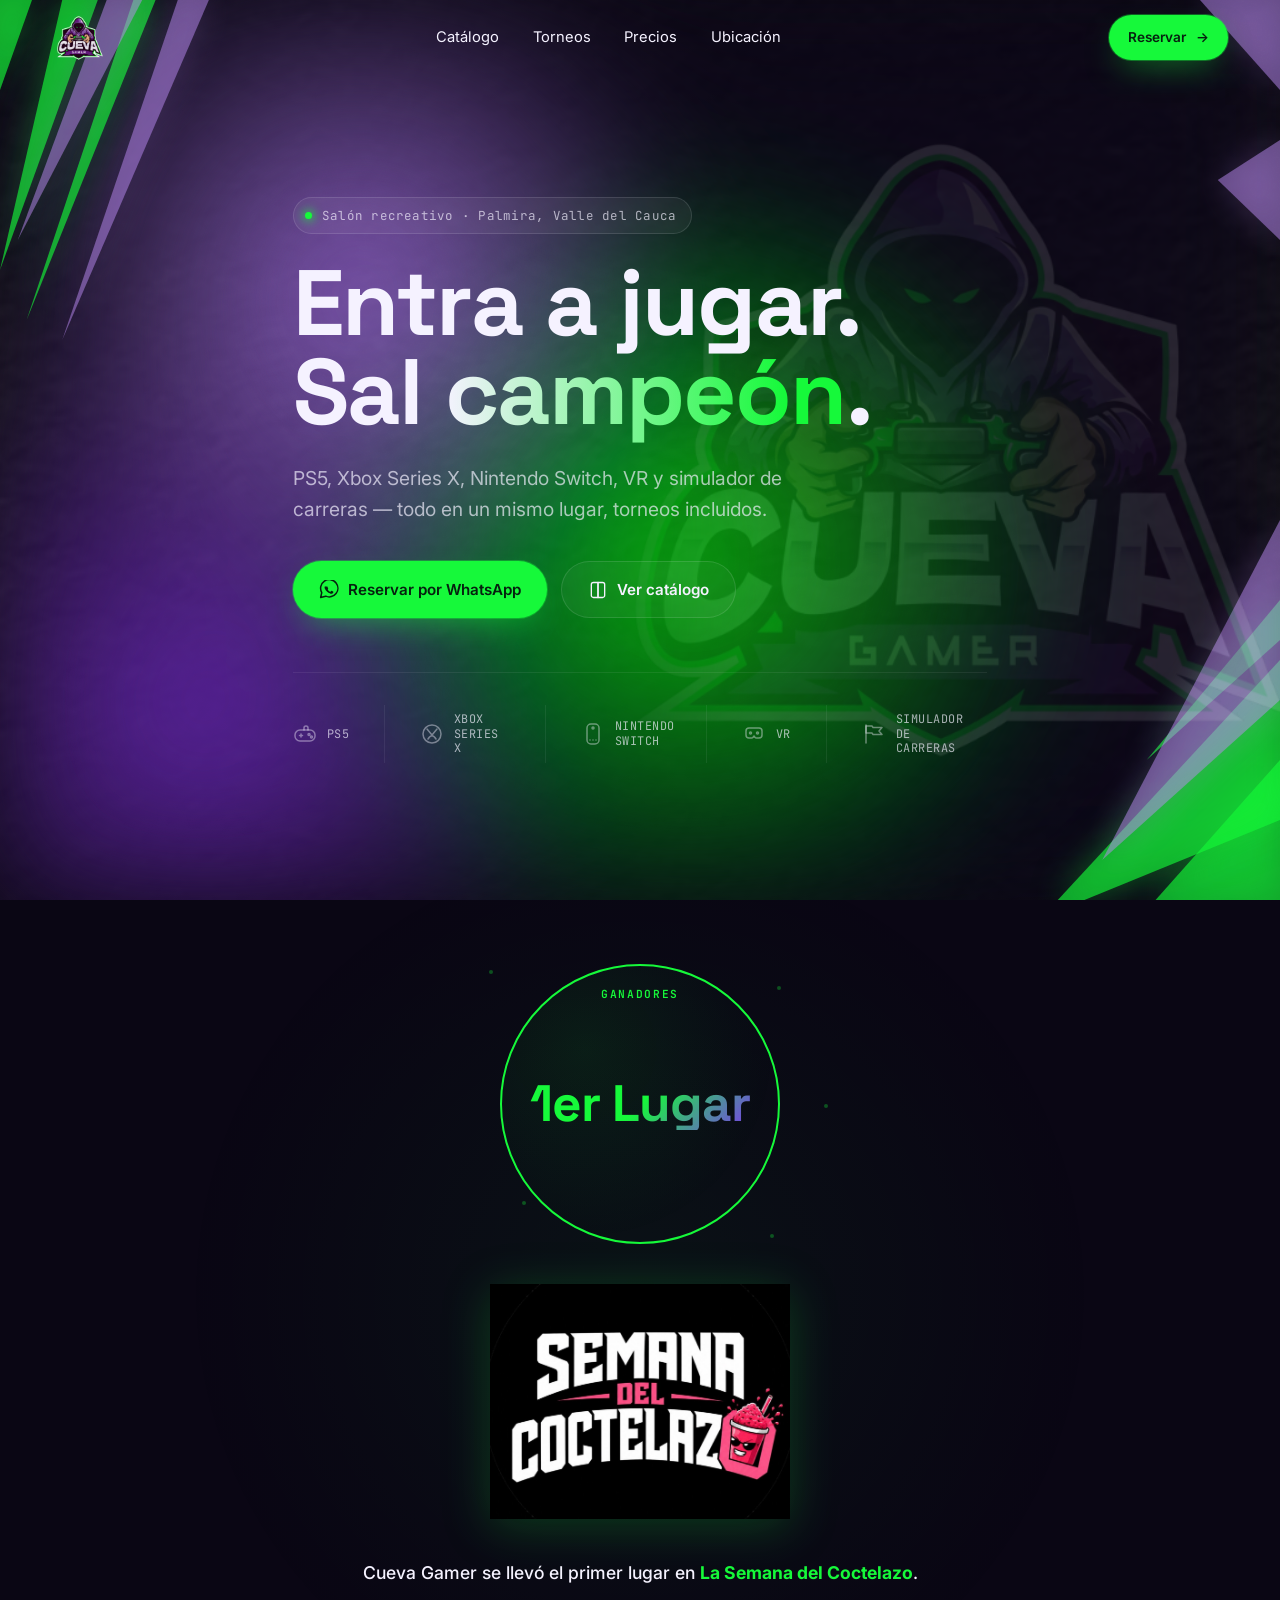
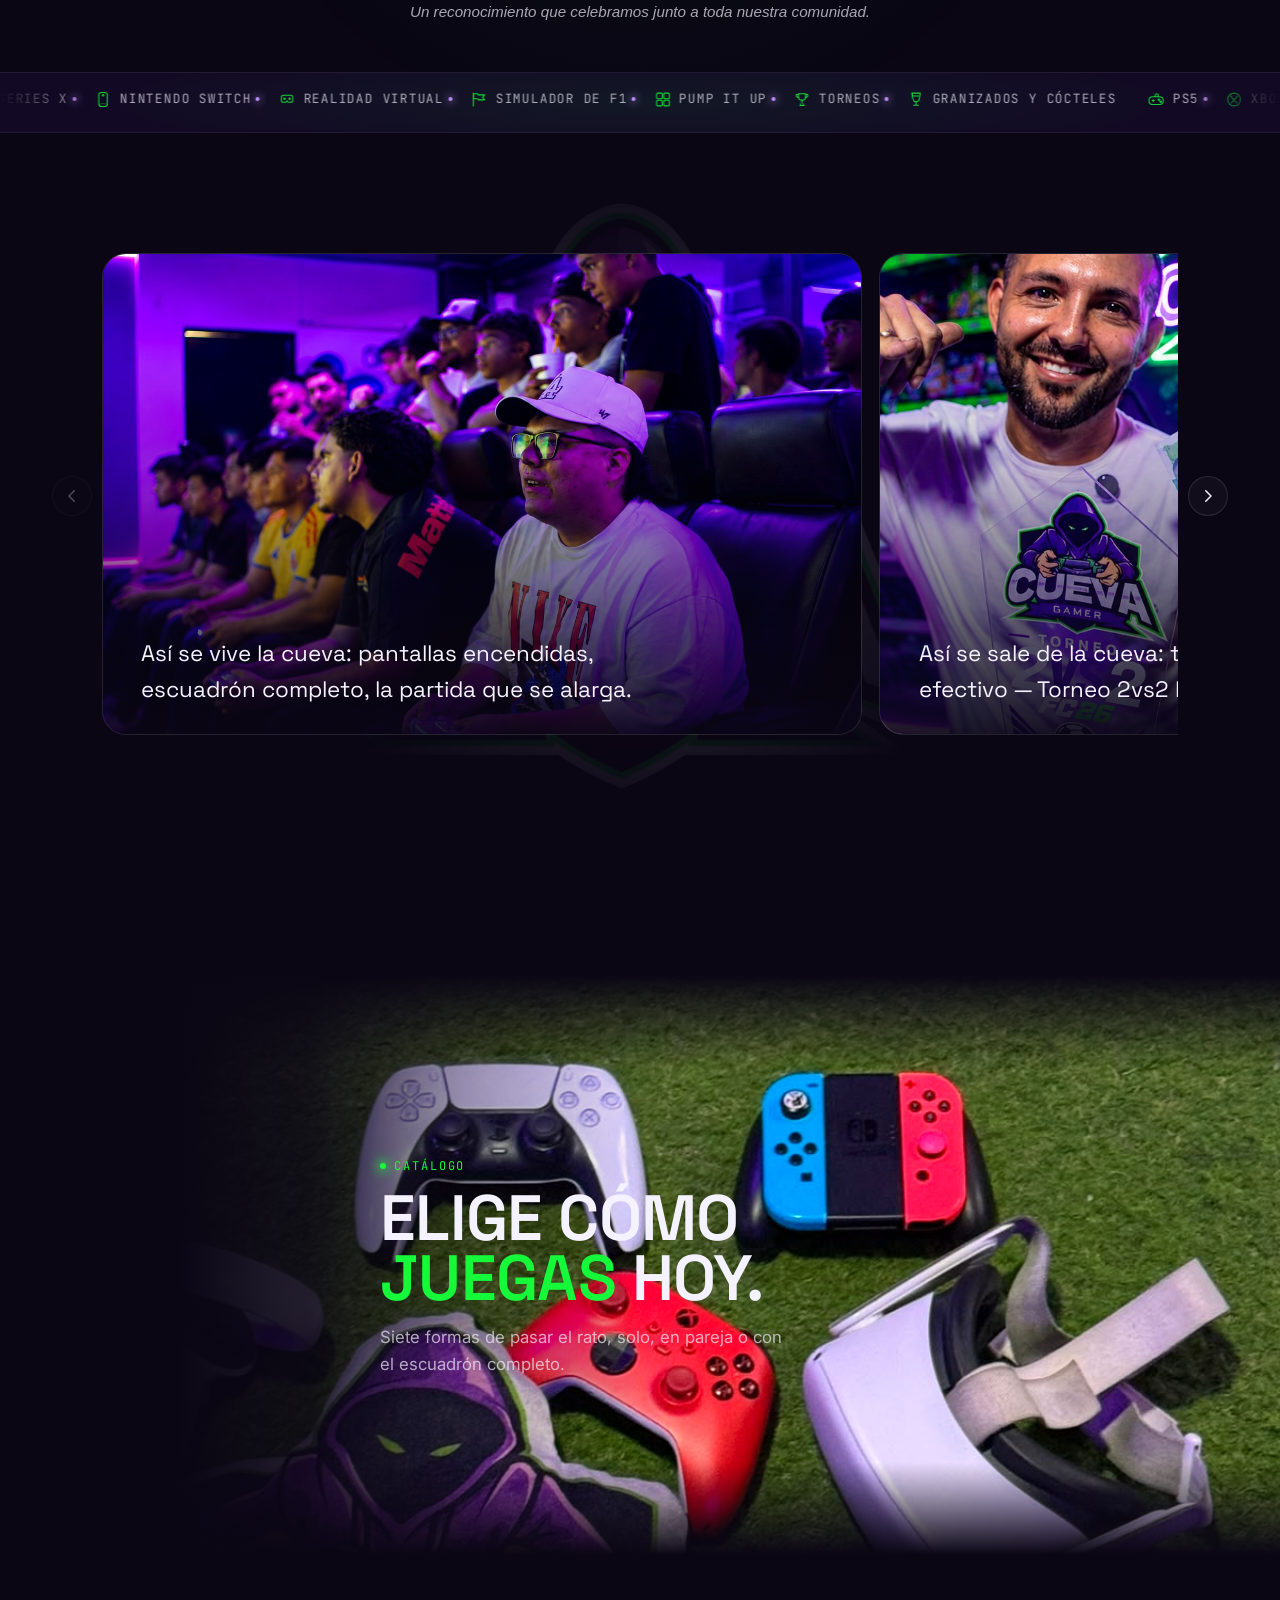
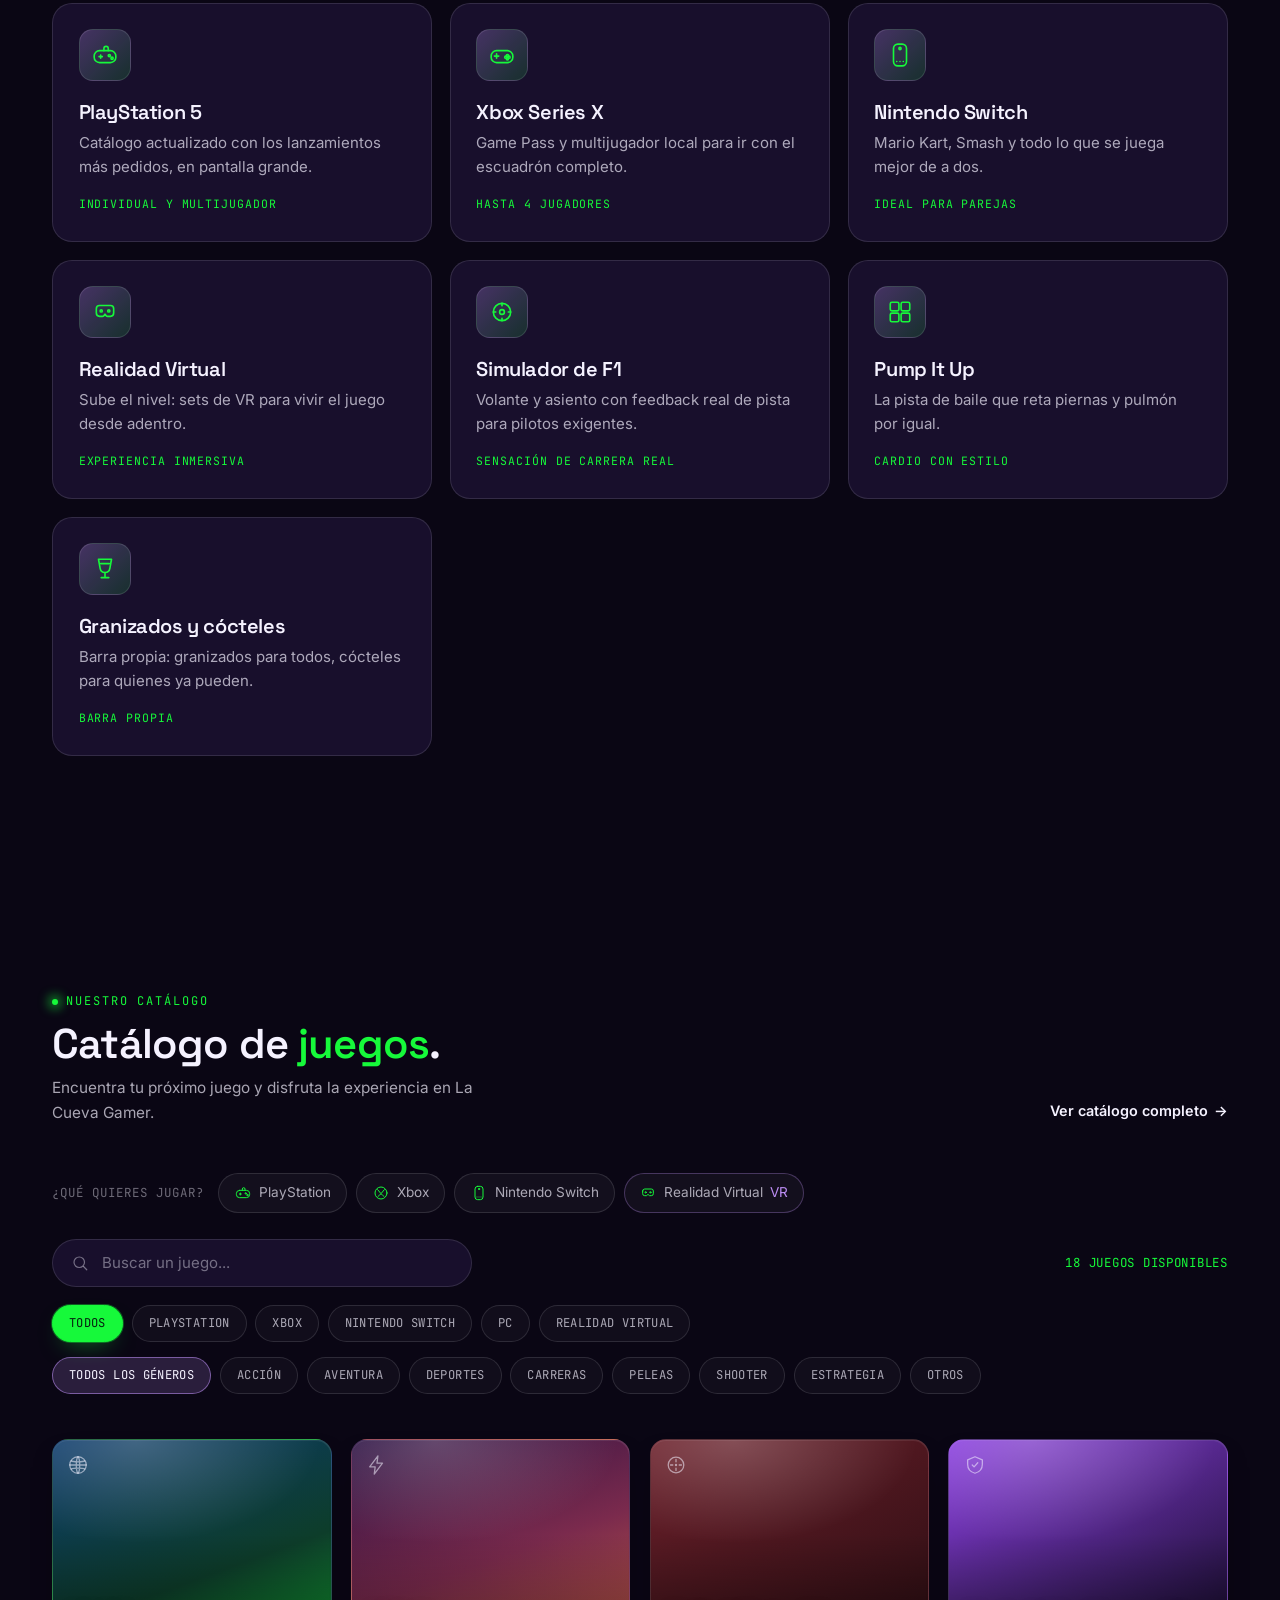
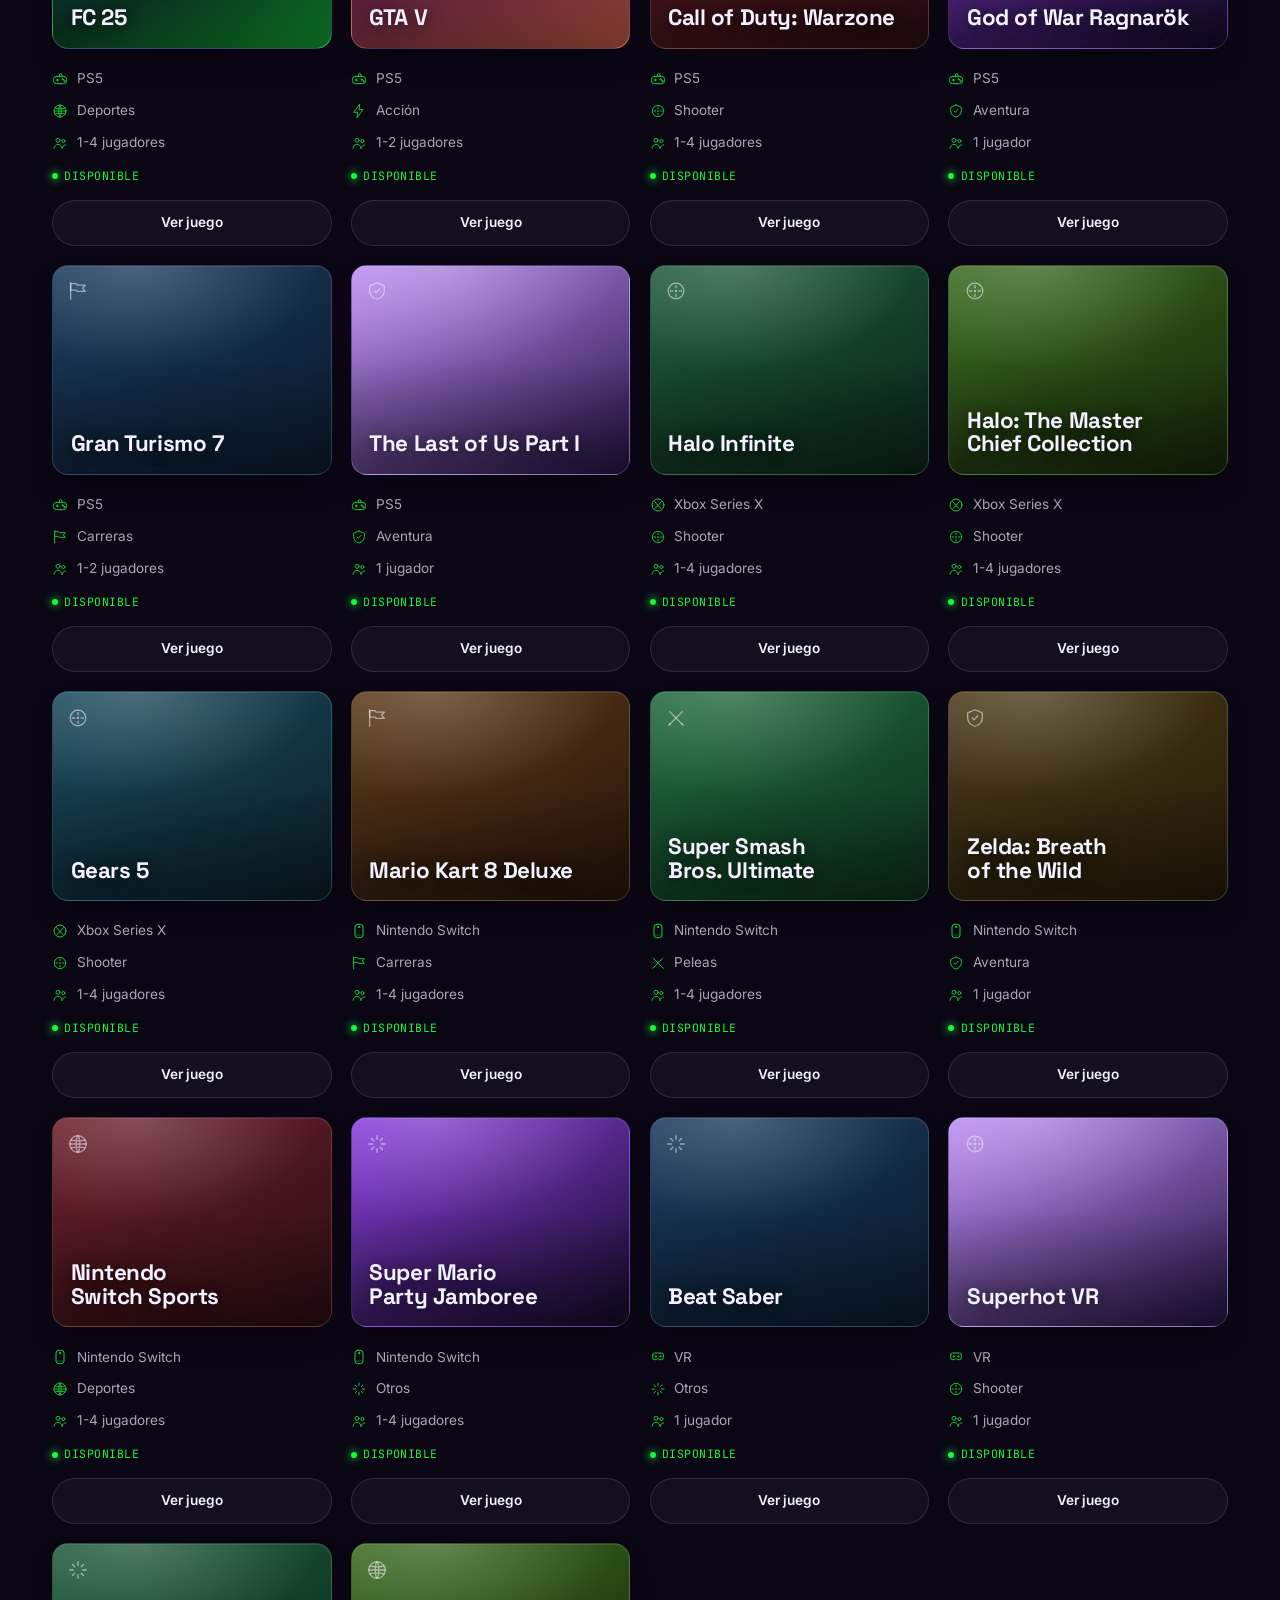
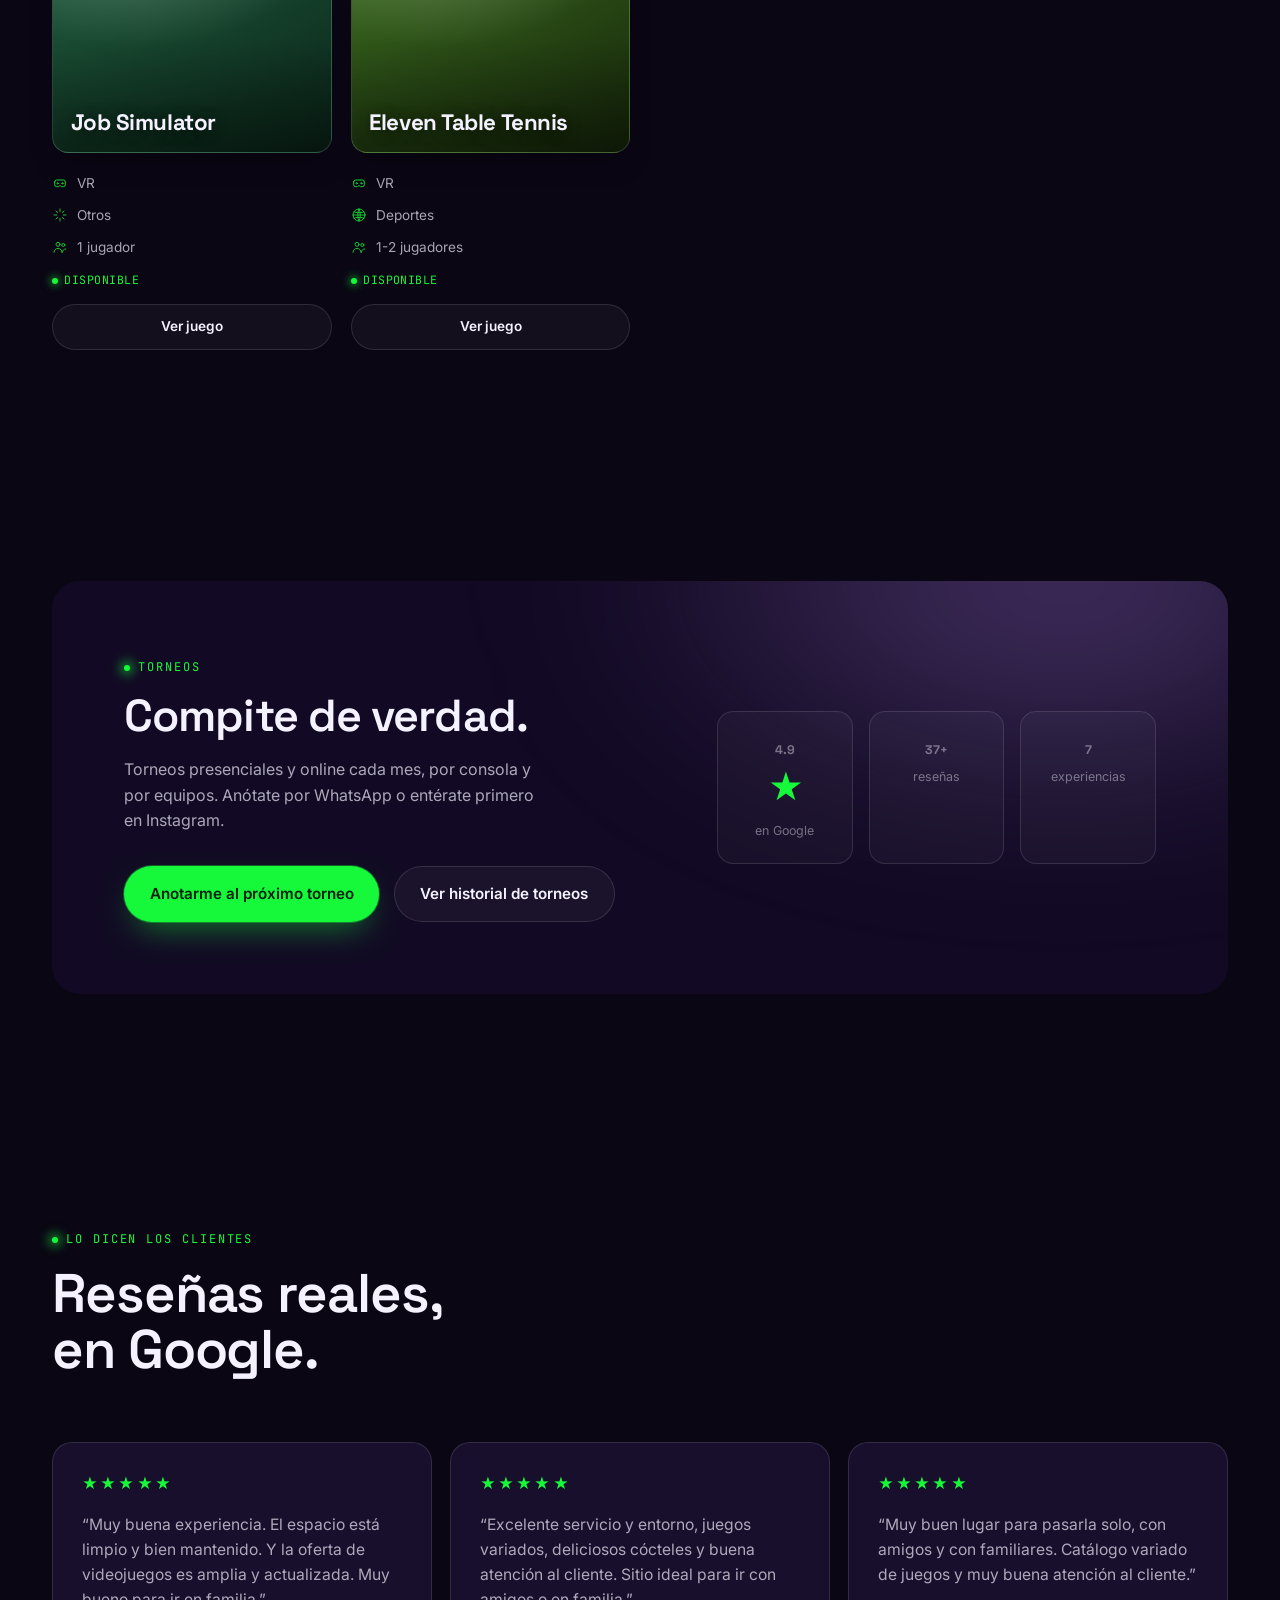
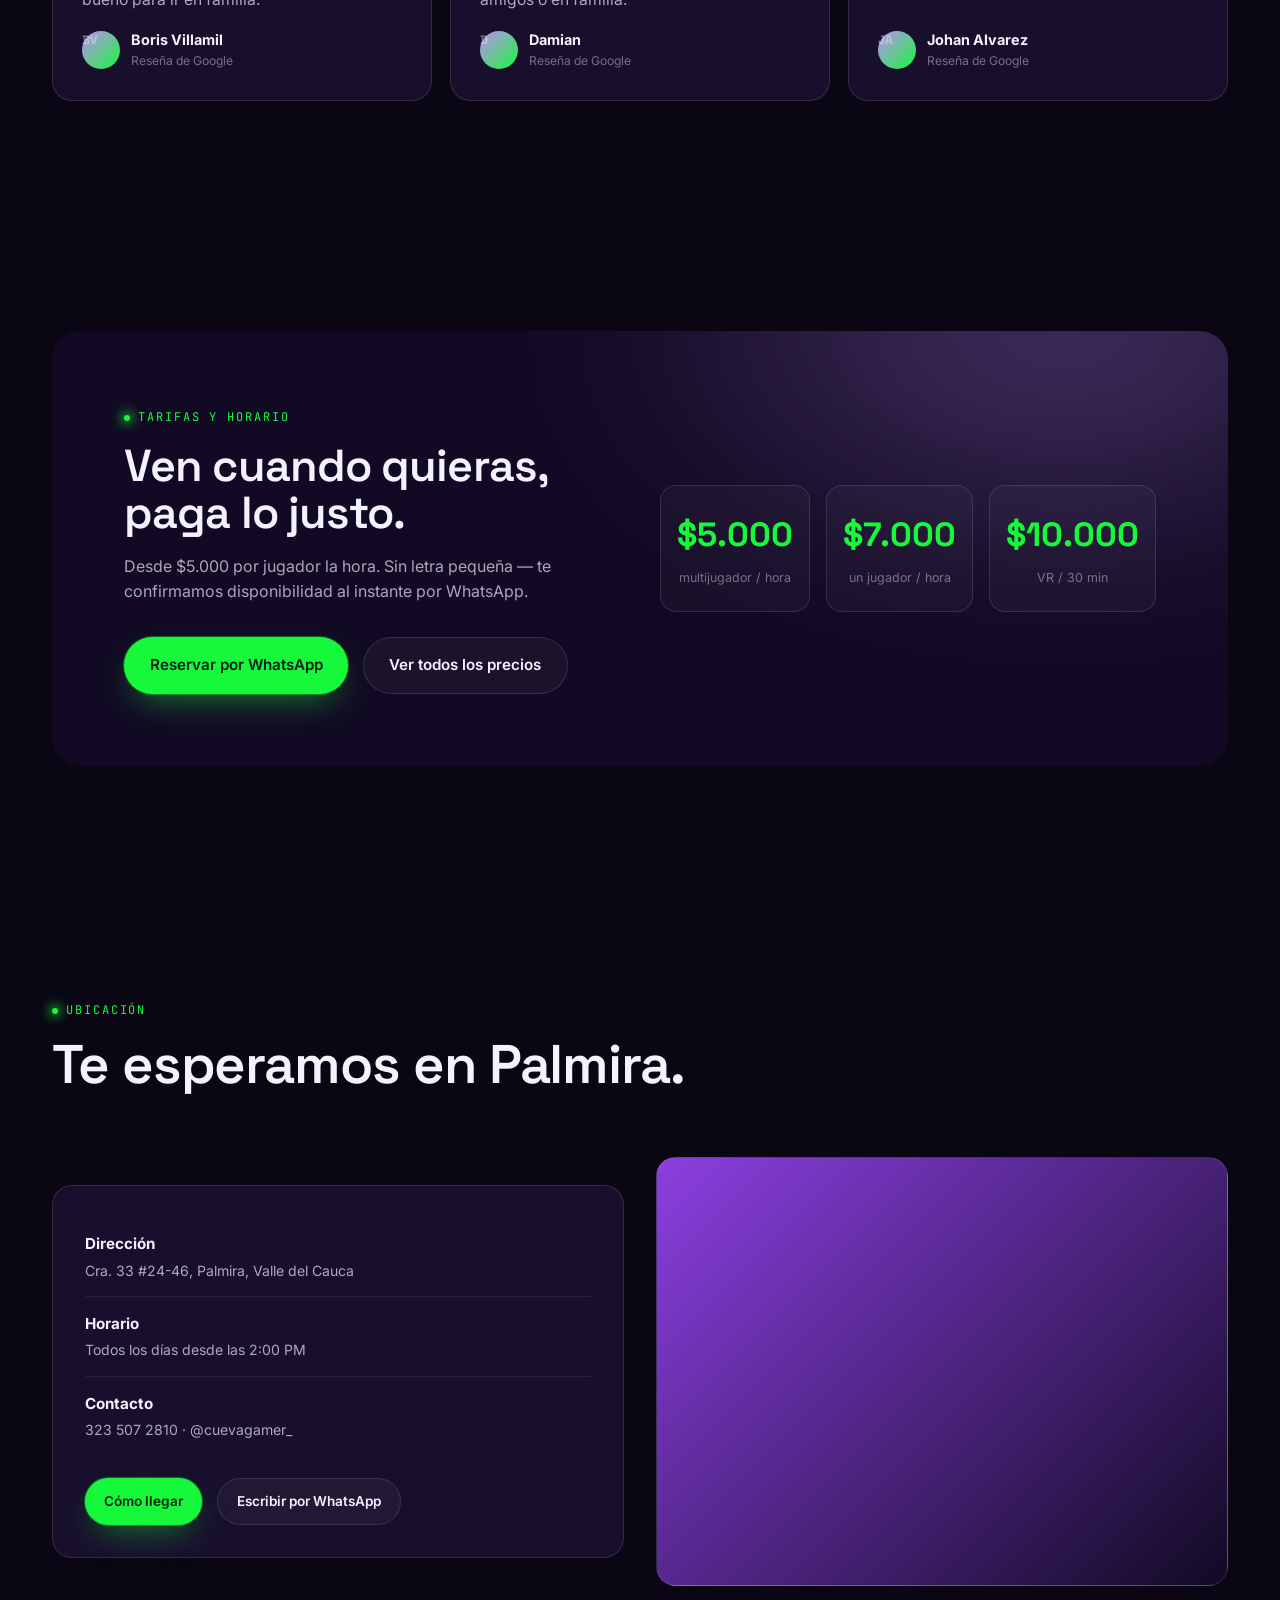
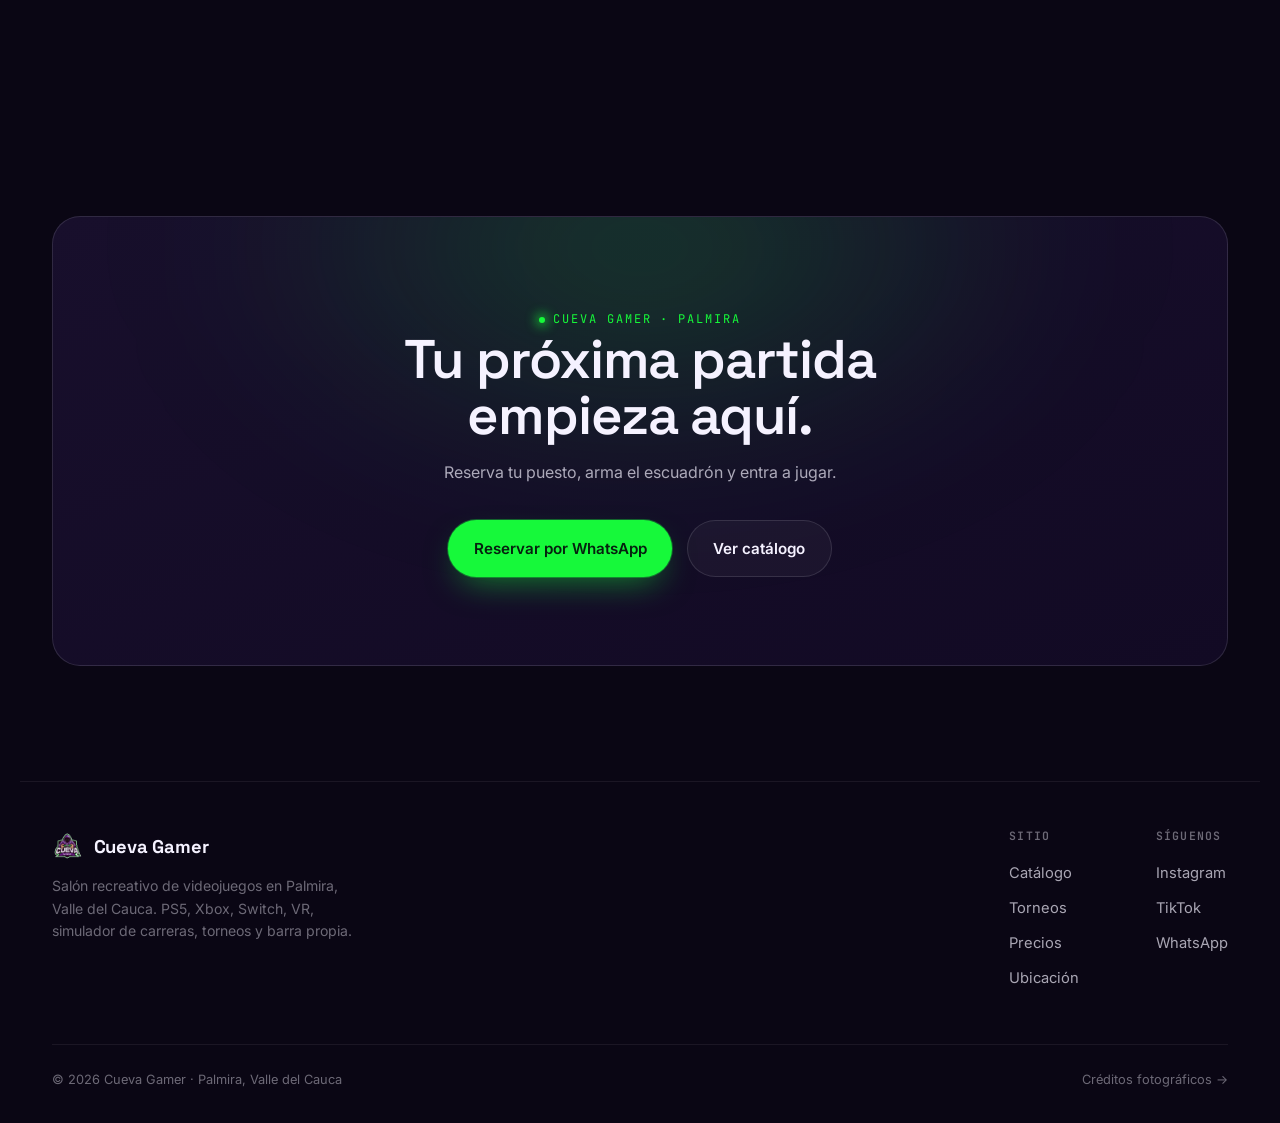
==== commit eb07e017: "Add dedicated pricing page, custom game card colors, and coctelazo recognition - New precios.html pa" ====
--- a/index.html
+++ b/index.html
@@ -32,7 +32,7 @@
       <nav class="nav-links" aria-label="Secciones">
         <a class="nav-link" href="#juegos">Catálogo</a>
         <a class="nav-link" href="torneos.html">Torneos</a>
-        <a class="nav-link" href="#precios">Precios</a>
+        <a class="nav-link" href="precios.html">Precios</a>
         <a class="nav-link" href="#ubicacion">Ubicación</a>
       </nav>
       <div class="nav-actions">
@@ -47,7 +47,7 @@
   <div class="nav-mobile" id="nav-mobile" data-nav-mobile data-open="false" aria-hidden="true">
     <a href="#juegos">Catálogo</a>
     <a href="torneos.html">Torneos</a>
-    <a href="#precios">Precios</a>
+    <a href="precios.html">Precios</a>
     <a href="#ubicacion">Ubicación</a>
     <a href="#" data-contact="whatsapp" target="_blank" rel="noopener">Reservar por WhatsApp</a>
   </div>
@@ -117,6 +117,37 @@
       </div>
     </section>
 
+    <section class="recognition-section" data-reveal>
+      <div class="recognition-container">
+        <div class="recognition-content">
+          <div class="recognition-badge">
+            <div class="recognition-badge-inner">
+              <span class="recognition-badge-label">Ganadores</span>
+              <span class="recognition-badge-number">1er Lugar</span>
+              <div class="recognition-badge-particles" aria-hidden="true">
+                <span class="particle"></span>
+                <span class="particle"></span>
+                <span class="particle"></span>
+                <span class="particle"></span>
+                <span class="particle"></span>
+              </div>
+            </div>
+          </div>
+
+          <div class="recognition-logo">
+            <img src="assets/img/semana-coctelaz-logo.jpg" alt="Logo La Semana del Coctelazo" loading="lazy" decoding="async" />
+          </div>
+
+          <div class="recognition-text">
+            <p class="recognition-description">Cueva Gamer se llevó el primer lugar en <strong>La Semana del Coctelazo</strong>.</p>
+            <p class="recognition-subtitle">Un reconocimiento que celebramos junto a toda nuestra comunidad.</p>
+          </div>
+        </div>
+
+        <div class="recognition-glow" aria-hidden="true"></div>
+      </div>
+    </section>
+
     <div class="marquee-wrap">
       <div class="marquee">
         <div class="marquee-track" data-marquee>
@@ -405,41 +436,32 @@
       </div>
     </section>
 
-    <section class="section container" id="precios">
-      <div class="section-head" data-reveal>
-        <span class="eyebrow">Tarifas y horario</span>
-        <h2>Ven cuando quieras, paga lo justo.</h2>
-        <p>Las tarifas varían según consola, franja horaria y número de puestos. Te las confirmamos al instante por WhatsApp.</p>
-      </div>
-      <div class="pricing-grid">
-        <div class="price-card" data-reveal>
-          <h3>Por consola / hora</h3>
-          <p>PS5, Xbox o Switch a tu ritmo, solo o acompañado.</p>
-          <span class="price-tag">Tarifa por WhatsApp</span>
-        </div>
-        <div class="price-card" data-reveal>
-          <h3>Plan grupo</h3>
-          <p>Varios puestos a la vez — ideal para cumpleaños y despedidas.</p>
-          <span class="price-tag">Tarifa por WhatsApp</span>
-        </div>
-        <div class="price-card" data-reveal>
-          <h3>Torneo presencial</h3>
-          <p>Inscripción por evento, con premios para los primeros lugares.</p>
-          <span class="price-tag">Tarifa por WhatsApp</span>
-        </div>
-      </div>
-      <div class="hours-band" data-reveal>
-        <div>
-          <strong>Horario</strong><br />
-          <span>Todos los días desde las 2:00 PM</span>
-        </div>
-        <div>
-          <strong>Teléfono</strong><br />
-          <span><a class="text-link" data-contact="phoneHref" href="#">323 507 2810</a></span>
-        </div>
-        <div>
-          <strong>Reservas</strong><br />
-          <span><a class="text-link" data-contact="whatsapp" href="#" target="_blank" rel="noopener">Por WhatsApp</a></span>
+    <section class="section container">
+      <div class="torneos" data-reveal>
+        <div class="torneos-grid">
+          <div>
+            <span class="eyebrow">Tarifas y horario</span>
+            <h2>Ven cuando quieras, paga lo justo.</h2>
+            <p>Desde $5.000 por jugador la hora. Sin letra pequeña — te confirmamos disponibilidad al instante por WhatsApp.</p>
+            <div class="torneos-actions">
+              <a class="btn btn-primary" data-contact="whatsapp" href="#" target="_blank" rel="noopener">Reservar por WhatsApp</a>
+              <a class="btn btn-ghost" href="precios.html">Ver todos los precios</a>
+            </div>
+          </div>
+          <div class="torneos-stats">
+            <div class="torneos-stat">
+              <strong>$5.000</strong>
+              <span>multijugador / hora</span>
+            </div>
+            <div class="torneos-stat">
+              <strong>$7.000</strong>
+              <span>un jugador / hora</span>
+            </div>
+            <div class="torneos-stat">
+              <strong>$10.000</strong>
+              <span>VR / 30 min</span>
+            </div>
+          </div>
         </div>
       </div>
     </section>
@@ -510,7 +532,7 @@
           <h4>Sitio</h4>
           <a href="#juegos">Catálogo</a>
           <a href="torneos.html">Torneos</a>
-          <a href="#precios">Precios</a>
+          <a href="precios.html">Precios</a>
           <a href="#ubicacion">Ubicación</a>
         </div>
         <div class="footer-col">
--- a/styles.css
+++ b/styles.css
@@ -653,6 +653,8 @@
 .game-cover--h { background: linear-gradient(150deg, #3a6b1f, #16260a); }
 .game-cover--i { background: linear-gradient(150deg, #1a4a5c, #0a1e26); }
 .game-cover--j { background: linear-gradient(150deg, #5c3a1a, #26140a); }
+.game-cover--fc25 { background: linear-gradient(160deg, #0c3a6b 0%, #0d3d2a 62%, #16f93a 130%); }
+.game-cover--gtav { background: linear-gradient(160deg, #2a1042 0%, #7a2a4d 55%, #e8763f 125%); }
 
 .carousel-arrow {
   flex: none; display: grid; place-items: center;
@@ -784,18 +786,26 @@
 /* =============================================================
    11. Pricing / hours
    ============================================================= */
-.pricing-grid { display: grid; gap: 1.1rem; }
-@media (min-width: 860px) { .pricing-grid { grid-template-columns: repeat(3, 1fr); } }
-.price-card {
-  background: var(--surface); border: 1px solid var(--line); border-radius: 20px; padding: 1.8rem;
-  display: flex; flex-direction: column; gap: 0.9rem;
-}
-.price-card h3 { font-size: 1.15rem; }
-.price-card p { color: var(--ink-mute); font-size: 0.92rem; flex: 1; }
-.price-tag {
-  align-self: flex-start; font-family: var(--mono); font-size: 0.74rem; letter-spacing: 0.05em;
-  color: var(--accent); border: 1px solid rgba(22,249,58,0.3); border-radius: 100px; padding: 0.4rem 0.8rem;
-}
+.price-list { display: flex; flex-direction: column; }
+.price-item {
+  padding-block: 1.5rem; border-top: 1px solid var(--line-soft);
+  display: flex; flex-wrap: wrap; align-items: center; justify-content: space-between; gap: 0.9rem;
+}
+.price-item:first-child { border-top: 0; padding-top: 0; }
+.price-item h3 { font-size: clamp(1.05rem, 2vw, 1.3rem); }
+.price-item-row { display: flex; align-items: center; gap: 0.8rem; flex-wrap: wrap; }
+.price-duration {
+  font-family: var(--mono); font-size: 0.78rem; letter-spacing: 0.04em; text-transform: uppercase;
+  color: var(--ink-mute); background: rgba(245,242,255,0.05); border: 1px solid var(--line);
+  border-radius: 100px; padding: 0.5rem 1rem; white-space: nowrap;
+}
+.price-amount {
+  font-family: var(--display); font-weight: 700; font-size: clamp(1.2rem, 2.6vw, 1.5rem);
+  color: var(--ink); background: linear-gradient(135deg, var(--purple), var(--purple-glow));
+  border-radius: 100px; padding: 0.55rem 1.3rem; white-space: nowrap;
+  box-shadow: 0 10px 26px -12px rgba(139,63,224,0.65);
+}
+.price-note { margin-top: 1.6rem; color: var(--ink-mute); font-size: 0.92rem; }
 .hours-band {
   margin-top: 2rem; display: flex; flex-wrap: wrap; gap: 1.2rem 2.5rem; align-items: center;
   padding: 1.4rem 1.6rem; border: 1px solid var(--line); border-radius: 16px; background: rgba(245,242,255,0.03);
@@ -894,6 +904,271 @@
 }
 
 /* =============================================================
+   15.5. Recognition Section (Award Badge)
+   ============================================================= */
+.recognition-section {
+  padding-block: 4rem 3rem;
+  position: relative;
+  overflow: hidden;
+}
+
+.recognition-container {
+  position: relative;
+  max-width: 800px;
+  margin-inline: auto;
+}
+
+.recognition-content {
+  display: flex;
+  flex-direction: column;
+  align-items: center;
+  gap: 2.5rem;
+  text-align: center;
+  position: relative;
+  z-index: 1;
+}
+
+/* Award Badge - The main focal point */
+.recognition-badge {
+  position: relative;
+  width: 280px;
+  height: 280px;
+  margin-inline: auto;
+}
+
+.recognition-badge-inner {
+  position: relative;
+  width: 100%;
+  height: 100%;
+  display: grid;
+  place-items: center;
+  border: 2px solid var(--accent);
+  border-radius: 50%;
+  background: radial-gradient(circle at 30% 30%, rgba(22,249,58,0.08) 0%, transparent 70%);
+  backdrop-filter: blur(0.5px);
+  animation: badgePulse 3s ease-in-out infinite;
+}
+
+.recognition-badge-label {
+  position: absolute;
+  top: 20px;
+  font-family: var(--mono);
+  font-size: 0.7rem;
+  letter-spacing: 0.15em;
+  text-transform: uppercase;
+  color: var(--accent);
+  font-weight: 600;
+}
+
+.recognition-badge-number {
+  font-family: var(--display);
+  font-size: 3.2rem;
+  font-weight: 700;
+  letter-spacing: -0.02em;
+  background: linear-gradient(135deg, var(--accent) 0%, #16f93a 50%, #7c3aed 100%);
+  -webkit-background-clip: text;
+  -webkit-text-fill-color: transparent;
+  background-clip: text;
+  line-height: 1;
+}
+
+/* Particle effects around badge */
+.recognition-badge-particles {
+  position: absolute;
+  inset: -30px;
+  pointer-events: none;
+}
+
+.particle {
+  position: absolute;
+  width: 4px;
+  height: 4px;
+  background: var(--accent);
+  border-radius: 50%;
+  opacity: 0.3;
+  animation: particleFloat 6s ease-in-out infinite;
+}
+
+.particle:nth-child(1) { top: 10%; left: 5%; animation-delay: 0s; }
+.particle:nth-child(2) { top: 15%; right: 8%; animation-delay: 1s; }
+.particle:nth-child(3) { bottom: 20%; left: 15%; animation-delay: 2s; }
+.particle:nth-child(4) { bottom: 10%; right: 10%; animation-delay: 3s; }
+.particle:nth-child(5) { top: 50%; right: -20px; animation-delay: 1.5s; }
+
+@keyframes badgePulse {
+  0%, 100% { box-shadow: 0 0 20px rgba(22,249,58,0.3), inset 0 0 20px rgba(22,249,58,0.05); }
+  50% { box-shadow: 0 0 40px rgba(22,249,58,0.5), inset 0 0 30px rgba(22,249,58,0.1); }
+}
+
+@keyframes particleFloat {
+  0%, 100% { opacity: 0.3; transform: translateY(0) translateX(0); }
+  50% { opacity: 0.6; transform: translateY(-20px) translateX(10px); }
+}
+
+/* Logo section */
+.recognition-logo {
+  position: relative;
+  width: 100%;
+  max-width: 300px;
+  animation: logoReveal 1.2s var(--ease-soft) 0.3s backwards;
+}
+
+.recognition-logo img {
+  width: 100%;
+  height: auto;
+  display: block;
+  filter: drop-shadow(0 8px 24px rgba(22,249,58,0.2));
+  transition: filter 0.3s ease;
+}
+
+@keyframes logoReveal {
+  from {
+    opacity: 0;
+    transform: scale(0.8) translateY(20px);
+  }
+  to {
+    opacity: 1;
+    transform: scale(1) translateY(0);
+  }
+}
+
+/* Text content */
+.recognition-text {
+  display: flex;
+  flex-direction: column;
+  gap: 0.8rem;
+  animation: textReveal 1s var(--ease-soft) 0.6s backwards;
+}
+
+.recognition-description {
+  font-size: 1.1rem;
+  line-height: 1.6;
+  color: var(--ink);
+  font-weight: 500;
+}
+
+.recognition-description strong {
+  color: var(--accent);
+  font-weight: 700;
+}
+
+.recognition-subtitle {
+  font-size: 0.95rem;
+  line-height: 1.6;
+  color: var(--ink-mute);
+  font-style: italic;
+}
+
+@keyframes textReveal {
+  from {
+    opacity: 0;
+    transform: translateY(15px);
+  }
+  to {
+    opacity: 1;
+    transform: translateY(0);
+  }
+}
+
+/* Glow background effect */
+.recognition-glow {
+  position: absolute;
+  inset: -100px;
+  z-index: 0;
+  background: radial-gradient(circle at center, rgba(22,249,58,0.05) 0%, transparent 70%);
+  pointer-events: none;
+  animation: glowPulse 4s ease-in-out infinite;
+}
+
+@keyframes glowPulse {
+  0%, 100% { opacity: 0.3; }
+  50% { opacity: 0.6; }
+}
+
+/* Responsive adjustments */
+@media (max-width: 768px) {
+  .recognition-section {
+    padding-block: 3rem 2rem;
+  }
+
+  .recognition-content {
+    gap: 1.8rem;
+  }
+
+  .recognition-badge {
+    width: 220px;
+    height: 220px;
+  }
+
+  .recognition-badge-number {
+    font-size: 2.2rem;
+  }
+
+  .recognition-badge-label {
+    font-size: 0.65rem;
+    top: 16px;
+  }
+
+  .recognition-logo {
+    max-width: 240px;
+  }
+
+  .recognition-description {
+    font-size: 1rem;
+  }
+
+  .recognition-subtitle {
+    font-size: 0.9rem;
+  }
+}
+
+@media (max-width: 480px) {
+  .recognition-section {
+    padding-block: 2.5rem 2rem;
+  }
+
+  .recognition-badge {
+    width: 180px;
+    height: 180px;
+  }
+
+  .recognition-badge-number {
+    font-size: 1.8rem;
+  }
+
+  .recognition-logo {
+    max-width: 200px;
+  }
+
+  .recognition-description {
+    font-size: 0.95rem;
+  }
+
+  .recognition-subtitle {
+    font-size: 0.85rem;
+  }
+
+  .recognition-badge-particles {
+    inset: -20px;
+  }
+
+  .particle {
+    width: 3px;
+    height: 3px;
+  }
+}
+
+@media (prefers-reduced-motion: reduce) {
+  .recognition-badge-inner,
+  .recognition-logo,
+  .recognition-text,
+  .recognition-glow,
+  .particle {
+    animation: none !important;
+  }
+}
+
+/* =============================================================
    16. Responsive polish
    ============================================================= */
 @media (max-width: 539px) {
